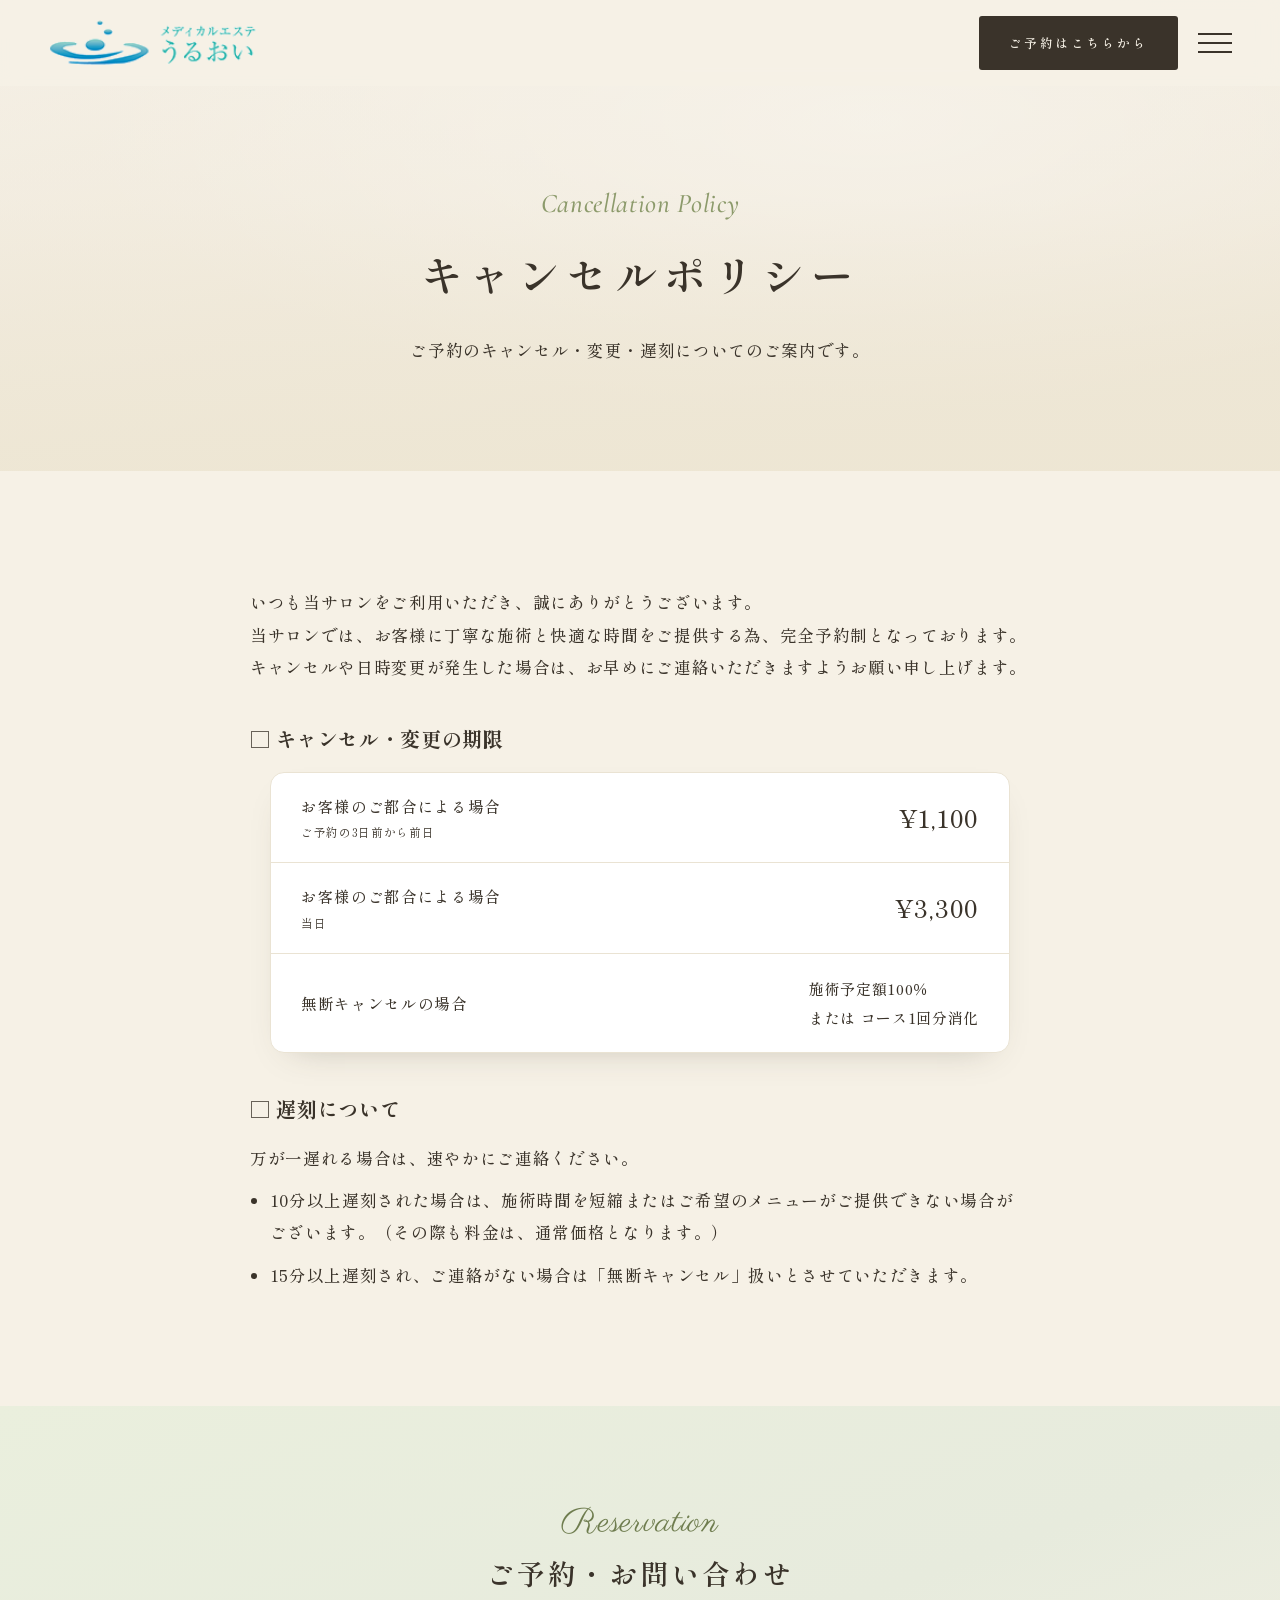
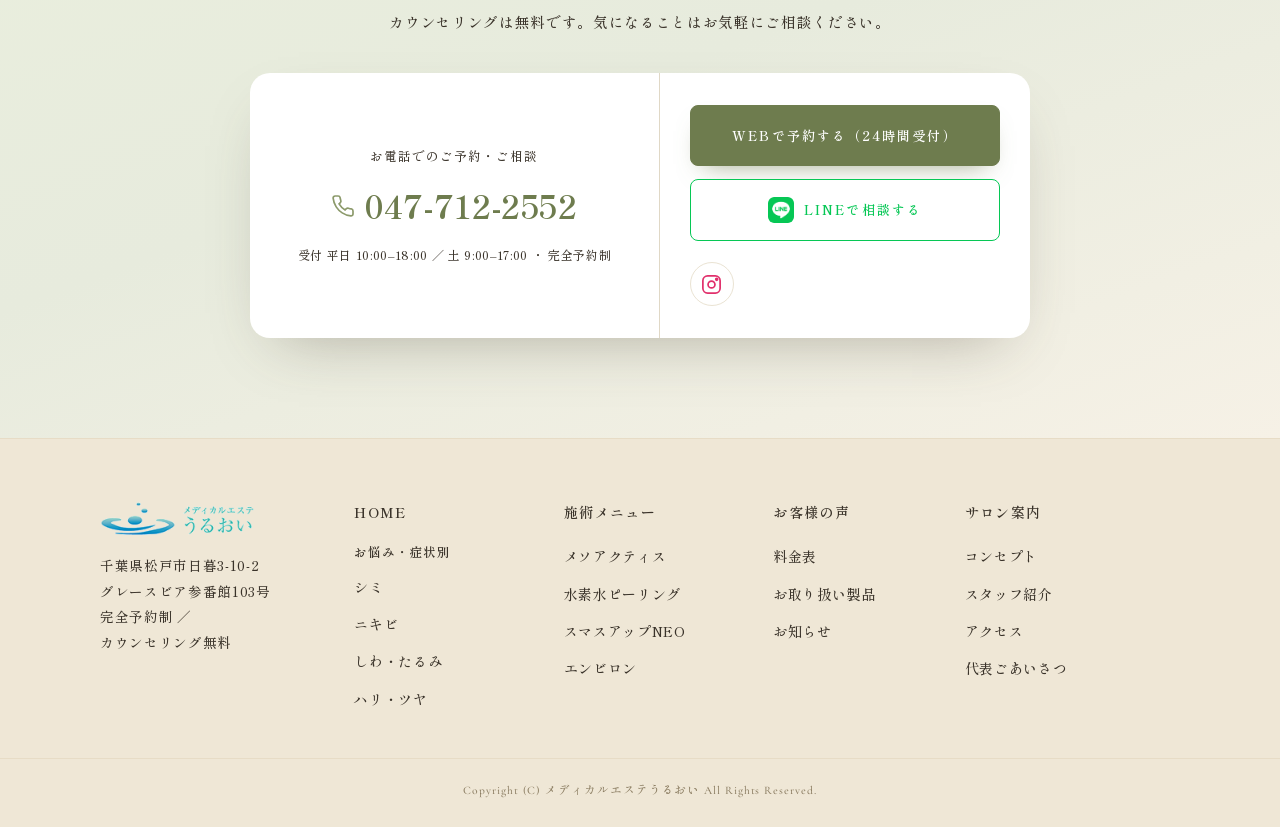
==== cancel-policy.html @ b0af16f6 "全ページにmeta description・OGP（SNSシェア用）を追加 - 各ページ固有のmeta descriptionを設定（SEO） - og:type/site_name/title/de" ====
<!doctype html>
<html lang="ja">
  <head>
    <meta charset="UTF-8" />
    <meta name="viewport" content="width=device-width, initial-scale=1.0" />
    <title>キャンセルポリシー｜メディカルエステ うるおい</title>
    <meta name="description" content="メディカルエステうるおいのキャンセルポリシー。ご予約のキャンセル・変更・遅刻についてのご案内です。完全予約制となっております。" />
    <meta property="og:type" content="website" />
    <meta property="og:site_name" content="メディカルエステうるおい" />
    <meta property="og:title" content="キャンセルポリシー｜メディカルエステ うるおい" />
    <meta property="og:description" content="メディカルエステうるおいのキャンセルポリシー。ご予約のキャンセル・変更・遅刻についてのご案内です。完全予約制となっております。" />
    <meta property="og:image" content="https://medical-este-uruoi.com/img/top.jpg" />
    <meta name="twitter:card" content="summary_large_image" />
    <link rel="icon" type="image/png" href="img/cropped-favicon.png?v=122" />
    <link rel="preconnect" href="https://fonts.googleapis.com" />
    <link rel="preconnect" href="https://fonts.gstatic.com" crossorigin />
    <link
      href="https://fonts.googleapis.com/css2?family=Cormorant+Garamond:ital,wght@0,400;0,500;0,600;1,400;1,500;1,600&family=Shippori+Mincho:wght@400;500;600;700&family=Noto+Serif+JP:wght@300;400;500;600&family=Noto+Sans+JP:wght@300;400;500&family=Zen+Kaku+Gothic+New:wght@300;400;500;700&family=Parisienne&display=swap"
      rel="stylesheet"
    />
    <script>
      document.documentElement.className += " js";
    </script>
    <link rel="stylesheet" href="css/main.css?v=122" />
    <link rel="stylesheet" href="css/sub.css?v=122" />
  </head>
  <body>
    <header class="site-header">
      <a class="brand" href="index.html"
        ><img
          class="logo-img"
          src="[data-uri]"
          alt="メディカルエステ うるおい"
      /></a>
      <div class="hd-right">
        <a
          class="hd-cta"
          href="https://airrsv.net/medical-uruoi/calendar"
          target="_blank"
          rel="noopener"
          ><span class="hd-cta-tx">ご予約はこちらから</span
          ><span class="hd-cta-ar"
            ><svg
              viewBox="0 0 24 24"
              fill="none"
              stroke="currentColor"
              stroke-width="1.7"
              stroke-linecap="round"
              stroke-linejoin="round"
            >
              <rect x="3" y="4.5" width="18" height="16" rx="2.5" />
              <path d="M3 9.5h18M8 2.5v4M16 2.5v4" /></svg></span></a
        ><button class="burger" id="menuBtn" aria-label="メニュー">
          <span class="circle"><i></i><i></i><i></i></span
          ><span class="lbl">MENU</span>
        </button>
      </div>
    </header>
    <nav class="nav-overlay" id="navOverlay">
      <button class="close" id="navClose" aria-label="閉じる">
        <svg
          class="x-ico"
          width="34"
          height="34"
          viewBox="0 0 34 34"
          fill="none"
          stroke="currentColor"
          stroke-width="2"
          stroke-linecap="round"
        >
          <path d="M3 3 31 31M31 3 3 31" />
        </svg>
      </button>
      <div class="nav-grid">
        <div class="nav-side">
          <a href="index.html"
            ><img
              class="nav-logo"
              src="[data-uri]"
              alt="メディカルエステ うるおい"
          /></a>
          <p class="nav-concept">
            皮膚科専門医監修の<br />メディカルエステサロン
          </p>
          <p class="nav-tel-l">ご予約・お問い合わせ</p>
          <a class="nav-tel" href="tel:0477122552">047-712-2552</a>
          <p class="nav-hours">
            平日 10:00–18:00 ／ 土 9:00–17:00 ・ 完全予約制
          </p>
          <p class="nav-addr">
            千葉県松戸市日暮3-10-2<br />グレースビア参番館103号
          </p>
          <div class="nav-sns">
            <a href="#" aria-label="Instagram"
              ><svg
                width="16"
                height="16"
                viewBox="0 0 24 24"
                fill="none"
                stroke="currentColor"
                stroke-width="1.8"
              >
                <rect x="3" y="3" width="18" height="18" rx="5" />
                <circle cx="12" cy="12" r="3.6" />
                <circle cx="17.4" cy="6.6" r="1" fill="currentColor" /></svg
            ></a>
          </div>
        </div>
        <ul class="nav-list">
          <li>
            <a href="index.html"
              ><span class="jp">ホーム</span><span class="en">Home</span></a
            >
          </li>
          <li class="nav-cat">お悩み・施術</li>
          <li>
            <a href="treatment-shimi.html"
              ><span class="jp">シミ・くすみ・肝斑</span
              ><span class="en">Mesoactis</span></a
            >
          </li>
          <li>
            <a href="treatment-nikibi.html"
              ><span class="jp">ニキビ</span
              ><span class="en">Hydrogen Peeling</span></a
            >
          </li>
          <li>
            <a href="treatment-shiwa.html"
              ><span class="jp">しわ・たるみ</span
              ><span class="en">SMAS-up NEO</span></a
            >
          </li>
          <li>
            <a href="treatment-hari.html"
              ><span class="jp">ハリ・ツヤ</span
              ><span class="en">Environ</span></a
            >
          </li>
          <li>
            <a href="index.html#topic"
              ><span class="jp">肌画像診断</span
              ><span class="en">Neo Voir Mini</span></a
            >
          </li>
          <li class="nav-cat">料金・製品</li>
          <li>
            <a href="price.html"
              ><span class="jp">料金表</span><span class="en">Price</span></a
            >
          </li>
          <li>
            <a href="cosmetics.html"
              ><span class="jp">お取り扱い製品</span
              ><span class="en">Products</span></a
            >
          </li>
          <li class="nav-cat">サロン案内</li>
          <li>
            <a href="voice.html"
              ><span class="jp">お客様の声</span
              ><span class="en">Voice</span></a
            >
          </li>
          <li>
            <a href="news.html"
              ><span class="jp">お知らせ</span><span class="en">News</span></a
            >
          </li>
          <li>
            <a href="index.html#greet"
              ><span class="jp">代表ごあいさつ</span
              ><span class="en">Greeting</span></a
            >
          </li>
          <li>
            <a href="index.html#access"
              ><span class="jp">アクセス・営業時間</span><span class="en">Access</span></a
            >
          </li>
          <li>
            <a href="cancel-policy.html"
              ><span class="jp">キャンセルポリシー</span
              ><span class="en">Cancellation</span></a
            >
          </li>
        </ul>
      </div>
    </nav>
    <section class="page-hero">
      <div class="hero-art">
        <svg class="artsvg" viewBox="0 0 1280 480" preserveAspectRatio="xMidYMid slice" xmlns="http://www.w3.org/2000/svg">
          <defs>
            <linearGradient id="hgX" x1="0" y1="0" x2="0.5" y2="1">
              <stop offset="0" stop-color="#F4EFE4" />
              <stop offset="1" stop-color="#E8DEC8" />
            </linearGradient>
            <radialGradient id="hhX" cx="68%" cy="26%" r="62%">
              <stop offset="0" stop-color="#ffffff" stop-opacity=".5" />
              <stop offset="100%" stop-color="#ffffff" stop-opacity="0" />
            </radialGradient>
          </defs>
          <rect width="1280" height="480" fill="url(#hgX)" />
          <rect width="1280" height="480" fill="url(#hhX)" />
        </svg>
      </div>
      <div class="hero-veil"></div>
      <div class="wrap hero-content reveal">
        <span class="script">Cancellation Policy</span>
        <h1>キャンセルポリシー</h1>
        <p class="lead">ご予約のキャンセル・変更・遅刻についてのご案内です。</p>
      </div>
    </section>
    <section class="section cream">
      <div class="wrap narrow">
        <div class="reveal" style="max-width:780px;margin:0 auto;color:var(--ink-soft);line-height:1.95;">
          <p>いつも当サロンをご利用いただき、誠にありがとうございます。</p>
          <p>当サロンでは、お客様に丁寧な施術と快適な時間をご提供する為、完全予約制となっております。キャンセルや日時変更が発生した場合は、お早めにご連絡いただきますようお願い申し上げます。</p>

          <h3 style="margin-top:36px;margin-bottom:14px;color:var(--ink);font-size:20px;">□ キャンセル・変更の期限</h3>
          <div class="menu-table">
            <div class="mrow">
              <span class="mn">お客様のご都合による場合<small style="display:block;color:var(--ink-soft);">ご予約の3日前から前日</small></span
              ><span class="mp">¥1,100</span>
            </div>
            <div class="mrow">
              <span class="mn">お客様のご都合による場合<small style="display:block;color:var(--ink-soft);">当日</small></span
              ><span class="mp">¥3,300</span>
            </div>
            <div class="mrow">
              <span class="mn">無断キャンセルの場合</span
              ><span class="mp" style="font-size:15px;">施術予定額100％<br />または コース1回分消化</span>
            </div>
          </div>

          <h3 style="margin-top:36px;margin-bottom:14px;color:var(--ink);font-size:20px;">□ 遅刻について</h3>
          <p>万が一遅れる場合は、速やかにご連絡ください。</p>
          <ul style="margin-top:10px;padding-left:1.2em;list-style:disc;">
            <li style="margin-bottom:10px;">10分以上遅刻された場合は、施術時間を短縮またはご希望のメニューがご提供できない場合がございます。（その際も料金は、通常価格となります。）</li>
            <li>15分以上遅刻され、ご連絡がない場合は「無断キャンセル」扱いとさせていただきます。</li>
          </ul>
        </div>
      </div>
    </section>
    <section class="reserve" id="cta">
      <div class="wrap reveal">
        <span class="rs-script">Reservation</span>
        <h2>ご予約・お問い合わせ</h2>
        <p class="rs-lead">
          カウンセリングは無料です。<br class="rs-br" />気になることはお気軽にご相談ください。
        </p>
        <div class="rs-card">
          <div class="rs-tel">
            <span class="rs-lbl">お電話でのご予約・ご相談</span>
            <a class="rs-num" href="tel:0477122552"
              ><svg
                width="24"
                height="24"
                viewBox="0 0 24 24"
                fill="none"
                stroke="currentColor"
                stroke-width="1.7"
              >
                <path
                  d="M22 16.92v3a2 2 0 0 1-2.18 2 19.79 19.79 0 0 1-8.63-3.07 19.5 19.5 0 0 1-6-6 19.79 19.79 0 0 1-3.07-8.67A2 2 0 0 1 4.11 2h3a2 2 0 0 1 2 1.72c.13.96.36 1.9.7 2.81a2 2 0 0 1-.45 2.11L8.09 9.91a16 16 0 0 0 6 6l1.27-1.27a2 2 0 0 1 2.11-.45c.91.34 1.85.57 2.81.7A2 2 0 0 1 22 16.92Z"
                /></svg
              >047-712-2552</a
            >
            <span class="rs-hours"
              >受付 平日 10:00–18:00 ／ 土 9:00–17:00 ・ 完全予約制</span
            >
          </div>
          <div class="rs-sep"></div>
          <div class="rs-act">
            <a class="btn btn-cta" href="#">WEBで予約する（24時間受付）</a>
            <a class="btn btn-line-app" href="#"
              ><img
                class="line-ico"
                src="img/LINE_Brand_icon.png"
                alt=""
              />LINEで相談する</a
            >
            <div class="rs-sns">
              <a href="#" aria-label="Instagram"
                ><svg
                  width="16"
                  height="16"
                  viewBox="0 0 24 24"
                  fill="none"
                  stroke="currentColor"
                  stroke-width="1.8"
                >
                  <rect x="3" y="3" width="18" height="18" rx="5" />
                  <circle cx="12" cy="12" r="3.6" />
                  <circle cx="17.4" cy="6.6" r="1" fill="currentColor" /></svg
              ></a>
            </div>
          </div>
        </div>
      </div>
    </section>
    <footer class="site-footer">
      <div class="wrap foot-grid">
        <div class="foot-brand">
          <a href="index.html"
            ><img
              class="logo-img foot-logo"
              src="[data-uri]"
              alt="メディカルエステ うるおい"
          /></a>
          <address>
            千葉県松戸市日暮3-10-2<br />グレースビア参番館103号<br />完全予約制
            ／ <span style="white-space: nowrap">カウンセリング無料</span>
          </address>
        </div>
        <div class="foot-col">
          <h5><a href="index.html">HOME</a></h5>
          <p class="foot-sub">お悩み・症状別</p>
          <a href="treatment-shimi.html">シミ</a>
          <a href="treatment-nikibi.html">ニキビ</a>
          <a href="treatment-shiwa.html">しわ・たるみ</a>
          <a href="treatment-hari.html">ハリ・ツヤ</a>
        </div>
        <div class="foot-col">
          <h5>施術メニュー</h5>
          <a href="treatment-shimi.html">メソアクティス</a>
          <a href="treatment-nikibi.html">水素水ピーリング</a>
          <a href="treatment-shiwa.html">スマスアップNEO</a>
          <a href="treatment-hari.html">エンビロン</a>
        </div>
        <div class="foot-col">
          <h5><a href="voice.html">お客様の声</a></h5>
          <a href="price.html">料金表</a>
          <a href="cosmetics.html">お取り扱い製品</a>
          <a href="news.html">お知らせ</a>
        </div>
        <div class="foot-col">
          <h5>サロン案内</h5>
          <a href="index.html#concept">コンセプト</a>
          <a href="index.html#staff">スタッフ紹介</a>
          <a href="index.html#access">アクセス</a>
          <a href="index.html#greet">代表ごあいさつ</a>
        </div>
      </div>
      <p class="foot-bottom">
        Copyright (C) メディカルエステうるおい All Rights Reserved.
      </p>
    </footer>
    <script src="js/app.js?v=122"></script>
  </body>
</html>
---- css/main.css ----
/* ===== 共通デザイントークン（ヘッダー/フッターはここで一元管理）=====
   ※top.css/sub.cssと衝突しない名前のみ定義（--line等は各ファイル側） */
:root {
  --ink: #3a332a;
  --ink-2: #4a4236;
  --ink-soft: #3a332a;
  --green: #8c9a6b;
  --green-dk: #6e7c4e;
  --beige: #efe7d6;
  --beige-dk: #e7dcc6;
  --taupe: #8c7e63;
  --teal: #48b399;
  --white: #ffffff;
  --serif-en: "Cormorant Garamond", "Shippori Mincho", serif;
  --serif-jp: "Shippori Mincho", "Noto Serif JP", serif;
  --sans-jp: "Shippori Mincho", "Hiragino Mincho ProN", serif;
  --script: "Parisienne", cursive;
}

/* =========================================================
   メディカルエステ うるおい — 全ページ共通ベース（リセット/ノーマライズ）
   ※デザイントークン(:root)は配色系統が top と下層で異なり衝突するため
     top.css / sub.css 側にそれぞれ保持する。
   読み込み順: main.css → (top.css|sub.css) → {ページ名}.css
   ========================================================= */
* {
  box-sizing: border-box;
  margin: 0;
  padding: 0;
}
html {
  scroll-behavior: smooth;
}
img {
  max-width: 100%;
  display: block;
}
a {
  color: inherit;
  text-decoration: none;
}
p {
  font-weight: 500;
}

/* ===== ヘッダー右側：予約CTA＋ハンバーガー（全ページ共通）===== */
.hd-right {
  display: flex;
  align-items: center;
  gap: clamp(12px, 2vw, 20px);
}
.hd-cta {
  display: inline-flex;
  align-items: center;
  font-family: "Shippori Mincho", serif;
  font-weight: 600;
  font-size: 12.5px;
  letter-spacing: 0.2em;
  color: #f6f1e6;
  background: #3a332a;
  padding: 15px 30px;
  border-radius: 3px;
  border: none;
  transition: 0.45s cubic-bezier(0.2, 0.7, 0.2, 1);
  white-space: nowrap;
}
.hd-cta .hd-cta-tx {
  display: inline-flex;
  align-items: center;
}
.hd-cta .hd-cta-ar {
  display: none;
}
.hd-cta:hover {
  transform: translateY(-1px);
}
@media (max-width: 920px) {
  .hd-cta {
    font-size: 11px;
    letter-spacing: 0.08em;
    padding: 10px 17px;
  }
}
@media (max-width: 600px) {
  .hd-right {
    gap: 8px;
  }
  .hd-cta {
    font-size: 10px;
    letter-spacing: 0.06em;
    padding: 9px 14px;
  }
}
@media (max-width: 400px) {
  .hd-cta {
    display: none;
  }
}

/* ===== LINEで相談するボタンの公式アイコン ===== */
.btn-line-app .line-ico {
  width: 26px;
  height: 26px;
  border-radius: 6px;
  flex: none;
}

/* ===== SNS：各ブランドカラー（Facebook / Instagram）===== */
.rs-sns a[aria-label="Facebook"],
.nav-side .nav-sns a[aria-label="Facebook"],
.nav-overlay .nav-sns a[aria-label="Facebook"] {
  color: #1877f2;
}
.rs-sns a[aria-label="Instagram"],
.nav-side .nav-sns a[aria-label="Instagram"],
.nav-overlay .nav-sns a[aria-label="Instagram"] {
  color: #e1306c;
}
.rs-sns a[aria-label="Facebook"]:hover,
.nav-side .nav-sns a[aria-label="Facebook"]:hover,
.nav-overlay .nav-sns a[aria-label="Facebook"]:hover {
  background: #1877f2;
  border-color: #1877f2;
  color: #fff;
}
.rs-sns a[aria-label="Instagram"]:hover,
.nav-side .nav-sns a[aria-label="Instagram"]:hover,
.nav-overlay .nav-sns a[aria-label="Instagram"]:hover {
  background: linear-gradient(
    45deg,
    #feda75 0%,
    #fa7e1e 25%,
    #d62976 50%,
    #962fbf 75%,
    #4f5bd5 100%
  );
  border-color: transparent;
  color: #fff;
}

/* =========================================================
   ヘッダー / ハンバーガーメニュー / フッター（全ページ共通・一元管理）
   ここを編集すれば top・下層 両方に反映されます。
   ========================================================= */
.site-header {
  position: fixed;
  top: 0;
  left: 0;
  right: 0;
  z-index: 60;
  height: 86px;
  display: flex;
  align-items: center;
  justify-content: space-between;
  padding: 0 clamp(14px, 4vw, 48px);
  background: rgba(246, 241, 230, 0.92);
  -webkit-backdrop-filter: blur(10px);
  backdrop-filter: blur(10px);
  border-bottom: none;
}
.brand {
  display: flex;
  align-items: center;
  gap: 12px;
}
.brand .nm {
  font-family: var(--serif-jp);
  font-weight: 600;
  font-size: 21px;
  letter-spacing: 0.16em;
  color: var(--teal);
  line-height: 1;
}
.burger {
  display: flex;
  flex-direction: column;
  align-items: center;
  gap: 4px;
  background: none;
  border: none;
  cursor: pointer;
  padding: 0;
}
.burger .circle {
  display: flex;
  flex-direction: column;
  justify-content: center;
  align-items: center;
  gap: 7px;
  transition: 0.3s;
}
.burger .circle i {
  display: block;
  width: 34px;
  height: 2px;
  background: var(--ink);
  transition: 0.3s;
}
.burger .lbl {
  display: none;
}
.burger:hover .circle i {
  background: var(--green-dk);
}
.nav-overlay .close {
  position: absolute;
  top: 26px;
  right: 40px;
  font-size: 34px;
  line-height: 1;
  color: var(--ink);
  background: none;
  border: none;
  cursor: pointer;
  z-index: 6;
}
.nav-overlay {
  position: fixed;
  inset: 0;
  overflow-y: auto;
  z-index: 200;
  background: linear-gradient(155deg, #f7f2e8 0%, #efe7d6 70%, #e7dfcb 100%);
  -webkit-backdrop-filter: blur(6px);
  backdrop-filter: blur(6px);
  opacity: 0;
  visibility: hidden;
  transition: 0.5s cubic-bezier(0.4, 0, 0.2, 1);
}
.nav-overlay.open {
  opacity: 1;
  visibility: visible;
}
.nav-grid {
  max-width: 1080px;
  margin: 0 auto;
  min-height: 100%;
  display: grid;
  grid-template-columns: 0.78fr 1.22fr;
  align-items: center;
  gap: 48px;
  padding: 44px clamp(24px, 5vw, 56px);
  position: relative;
}
.nav-side {
  position: relative;
  align-self: center;
}
.nav-side .nav-logo {
  height: 50px;
  width: auto;
  margin-bottom: 20px;
}
.nav-side .nav-concept {
  font-family: var(--serif-jp);
  font-weight: 500;
  font-size: 14px;
  color: var(--ink);
  line-height: 1.95;
  letter-spacing: 0.06em;
  margin-bottom: 26px;
}
.nav-side .nav-addr {
  font-size: 11.5px;
  color: var(--ink-soft);
  line-height: 1.7;
  margin-top: 10px;
}
.nav-side .nav-tel-l {
  font-size: 12px;
  letter-spacing: 0.12em;
  color: var(--ink-soft);
  margin-bottom: 4px;
}
.nav-side .nav-tel {
  font-family: var(--sans-jp);
  font-weight: 700;
  font-size: 27px;
  color: var(--green-dk);
  letter-spacing: 0.02em;
  display: block;
}
.nav-side .nav-hours {
  font-size: 11.5px;
  color: var(--ink-soft);
  margin-top: 4px;
}
.nav-side .nav-sns {
  display: flex;
  gap: 12px;
  margin-top: 24px;
}
.nav-side .nav-sns a {
  width: 46px;
  height: 46px;
  border-radius: 50%;
  border: 1px solid #eae3d3;
  display: flex;
  align-items: center;
  justify-content: center;
  color: var(--ink-soft);
  transition: 0.3s;
}
.nav-side .nav-sns a svg {
  width: 24px;
  height: 24px;
}
.nav-side .nav-sns a:hover {
  background: var(--green);
  border-color: var(--green);
  color: #fff;
}
.nav-side .branch {
  position: absolute;
  right: -30px;
  bottom: -70px;
  width: 200px;
  opacity: 0.45;
  pointer-events: none;
}
.nav-list {
  list-style: none;
}
.nav-list li {
  border-bottom: 1px solid rgba(168, 149, 123, 0.28);
  opacity: 0;
  transform: translateY(14px);
  transition: 0.55s cubic-bezier(0.2, 0.7, 0.2, 1);
}
.nav-overlay.open .nav-list li {
  opacity: 1;
  transform: none;
}
.nav-overlay.open .nav-list li:nth-child(1) {
  transition-delay: 0.1s;
}
.nav-overlay.open .nav-list li:nth-child(2) {
  transition-delay: 0.16s;
}
.nav-overlay.open .nav-list li:nth-child(3) {
  transition-delay: 0.22s;
}
.nav-overlay.open .nav-list li:nth-child(4) {
  transition-delay: 0.28s;
}
.nav-overlay.open .nav-list li:nth-child(5) {
  transition-delay: 0.34s;
}
.nav-overlay.open .nav-list li:nth-child(6) {
  transition-delay: 0.4s;
}
.nav-overlay.open .nav-list li:nth-child(7) {
  transition-delay: 0.46s;
}
.nav-overlay.open .nav-list li:nth-child(8) {
  transition-delay: 0.52s;
}
.nav-list a {
  display: flex;
  align-items: baseline;
  gap: 20px;
  padding: 11px 8px;
  transition: 0.3s;
}
.nav-list a .n {
  font-family: var(--serif-en);
  font-style: italic;
  font-size: 14px;
  color: var(--green);
  min-width: 24px;
}
.nav-list a .jp {
  font-family: var(--serif-jp);
  font-weight: 600;
  font-size: 16px;
  color: var(--ink);
  letter-spacing: 0.08em;
  flex: 1;
}
.nav-list a .en {
  font-family: var(--serif-en);
  font-style: italic;
  font-size: 13px;
  color: var(--taupe);
  letter-spacing: 0.04em;
}
.nav-list a:hover {
  padding-left: 18px;
}
.nav-list a:hover .jp,
.nav-list a:hover .n {
  color: var(--green-dk);
}
@media (max-width: 820px) {
  .nav-grid {
    grid-template-columns: 1fr;
    align-content: start;
    gap: 22px;
    padding: 96px 28px 40px;
    overflow-y: auto;
  }
  .nav-side {
    order: 2;
    text-align: center;
  }
  .nav-side .branch {
    display: none;
  }
  .nav-side .nav-sns {
    justify-content: center;
  }
  .nav-list a {
    flex-direction: column;
    align-items: center;
    gap: 3px;
    padding: 15px 4px;
  }
  .nav-list a .en {
    order: -1;
    font-size: 11px;
    color: var(--green);
  }
  .nav-list a .jp {
    flex: none;
    font-size: 16px;
  }
  .nav-list a:hover {
    padding-left: 4px;
  }
}
.site-footer {
  background: var(--beige);
  padding: 60px 0 26px;
  border-top: 1px solid var(--beige-dk);
}
.foot-grid {
  display: grid;
  grid-template-columns: 1.25fr 1fr 1fr 0.9fr 1.2fr;
  gap: 30px;
}
.foot-brand .nm {
  font-family: var(--serif-jp);
  font-weight: 600;
  font-size: 20px;
  color: var(--teal);
  letter-spacing: 0.14em;
}
.foot-brand address {
  font-style: normal;
  font-family: var(--sans-jp);
  font-size: 13.5px;
  line-height: 1.9;
  color: var(--ink);
  margin-top: 14px;
}
.foot-col h5 {
  font-family: var(--sans-jp);
  font-weight: 600;
  font-size: 14px;
  letter-spacing: 0.1em;
  color: var(--ink);
  margin-bottom: 12px;
}
.foot-col h5 a {
  color: inherit;
  display: inline;
  padding: 0;
}
.foot-col h5 a:hover {
  color: var(--green-dk);
}
.foot-sub {
  font-family: var(--sans-jp);
  font-weight: 600;
  font-size: 12.5px;
  letter-spacing: 0.06em;
  color: var(--ink);
  margin: 14px 0 4px;
}
.foot-col a {
  display: block;
  font-size: 14px;
  color: var(--ink);
  padding: 5px 0;
  transition: 0.25s;
}
.foot-col a:hover {
  color: var(--green-dk);
}
.foot-bottom {
  text-align: center;
  margin-top: 40px;
  padding-top: 20px;
  border-top: 1px solid var(--beige-dk);
  font-family: var(--serif-en);
  font-size: 11.5px;
  letter-spacing: 0.08em;
  color: var(--taupe);
}
@media (max-width: 860px) {
  .foot-grid {
    grid-template-columns: 1fr 1fr;
    gap: 30px;
  }
}
@media (max-width: 560px) {
  .foot-grid {
    grid-template-columns: 1fr;
  }
}
.logo-img {
  height: 54px;
  width: auto;
  display: block;
}
.foot-logo {
  height: 40px;
  margin-bottom: 12px;
}
@media (max-width: 560px) {
  .logo-img {
    height: 40px;
  }
}
/* メニュー11項目化に伴うスタッガー（9〜11） */
.nav-overlay.open .nav-list li:nth-child(9) {
  transition-delay: 0.58s;
}
.nav-overlay.open .nav-list li:nth-child(10) {
  transition-delay: 0.64s;
}
.nav-overlay.open .nav-list li:nth-child(11) {
  transition-delay: 0.7s;
}
/* メニューのカテゴリ見出し */
.nav-list li.nav-cat {
  border-bottom: none;
  padding: 14px 8px 4px;
  font-family: "Shippori Mincho", serif;
  font-size: 12px;
  font-weight: 600;
  letter-spacing: 0.18em;
  color: #6e7c4e;
  pointer-events: none;
}
.nav-overlay.open .nav-list li:nth-child(12) {
  transition-delay: 0.76s;
}
.nav-overlay.open .nav-list li:nth-child(13) {
  transition-delay: 0.82s;
}
.nav-overlay.open .nav-list li:nth-child(14) {
  transition-delay: 0.88s;
}
/* SP：下層footerをtop(.ft)に合わせる（ブランド全幅中央＋リンク2×2） */
@media (max-width: 768px) {
  .foot-grid {
    grid-template-columns: 1fr 1fr;
    gap: 30px 24px;
  }
  .foot-grid > .foot-col {
    min-width: 0;
  }
  .foot-brand {
    grid-column: 1 / -1;
    text-align: center;
    padding-bottom: 26px;
    border-bottom: 1px solid var(--beige-dk);
  }
  .foot-brand .foot-logo {
    display: inline-block;
    height: 46px;
    margin-bottom: 12px;
  }
}
@media (max-width: 380px) {
  .foot-grid {
    grid-template-columns: 1fr;
    text-align: center;
  }
}

/* --- 追加レスポンシブ（ヘッダー/フッター） --- */
/* ===== SP：ヘッダーをヒーローに被せない（通常フロー）＋ヒーロー比率は縦長め ===== */
@media (max-width: 768px) {
.site-header {
    position: -webkit-sticky;
    position: sticky;
    top: 0;
  }
/* SP：ハンバーガーメニュー（項目が増えたのでスクロール前提でゆとりを持たせる） */
  .nav-grid {
    min-height: 0;
    gap: 22px;
    padding: 84px 24px 40px;
    align-content: start;
  }
/* 連絡先は1行に集約（TEL左・SNS右。ロゴ/コンセプト/営業時間/住所は省略） */
  .nav-side {
    display: flex;
    align-items: center;
    justify-content: center;
    gap: 22px;
  }
.nav-side .nav-logo,
  .nav-side .nav-concept,
  .nav-side .nav-addr,
  .nav-side .nav-hours,
  .nav-side .nav-tel-l {
    display: none;
  }
.nav-side .nav-tel {
    font-size: 20px;
    margin: 0;
  }
.nav-side .nav-sns {
    margin-top: 0;
    gap: 10px;
  }
.nav-side .nav-sns a {
    width: 38px;
    height: 38px;
  }
.nav-side .nav-sns a svg {
    width: 19px;
    height: 19px;
  }
/* メニュー項目は1行（jp左・en右）。読みやすさ優先で余白を確保 */
  .nav-list a {
    flex-direction: row;
    justify-content: space-between;
    align-items: baseline;
    gap: 10px;
    padding: 12px 4px;
  }
.nav-list a .jp {
    order: 0;
    font-size: 15.5px;
  }
.nav-list a .en {
    order: 0;
    font-size: 11px;
  }
.nav-list li.nav-cat {
    padding: 16px 4px 4px;
    font-size: 11px;
  }
}
/* SP：コピーライト10px */
@media (max-width: 768px) {
.foot-bottom { font-size: 10px !important; }
}
/* SP：ハンバーガー3本線・閉じる×を小さく */
@media (max-width: 768px) {
.burger .circle { gap: 5px; }
.burger .circle i { width: 26px; }
.nav-overlay .close { font-size: 26px; }
}
---- css/sub.css ----
html {
  overflow-x: clip;
}
/* =========================================================
   sub.css — 下層ページ共通スタイル（2ページ以上で使用）
   ページ固有スタイルは各 {ページ名}.css に分離。
   ========================================================= */
:root {
  --cream: #f6f1e6; /* 明るいページ背景 */
  --beige: #efe7d6; /* セクション地色（ivory） */
  --beige-dk: #e7dcc6; /* やや濃い帯（greige） */
  --green-bg: #e7ebdd; /* セージ系セクション（blue-soft） */
  --white: #ffffff;
  --ink: #3a332a; /* 主見出し（brown） */
  --ink-2: #4a4236; /* 小見出し */
  --ink-soft: #3a332a; /* 本文（brown-soft） */
  --green: #8c9a6b; /* セージ・アクセント（bronze） */
  --green-dk: #6e7c4e; /* 濃セージ（bronze-deep） */
  --taupe: #8c7e63;
  --teal: #48b399; /* ロゴ文字 */
  --blue: #028dc6; /* ロゴアイコン */
  --line: #e0d8c6; /* 罫線 */
  --line-soft: #eae3d3;
  --shadow: 0 24px 60px -28px rgba(74, 66, 52, 0.4);
  --shadow-sm: 0 14px 34px -22px rgba(74, 66, 52, 0.34);
  --serif-en: "Cormorant Garamond", "Shippori Mincho", serif;
  --serif-jp: "Shippori Mincho", "Noto Serif JP", serif;
  --body-jp: "Shippori Mincho", "Hiragino Mincho ProN", "Noto Serif JP", serif;
  --sans-jp: "Shippori Mincho", "Hiragino Mincho ProN", serif;
  --script: "Parisienne", cursive;
}
body {
  font-family: var(--body-jp);
  color: var(--ink-soft);
  background: var(--cream);
  font-size: 16.5px;
  line-height: 1.95;
  font-weight: 500;
  letter-spacing: 0.04em;
  -webkit-font-smoothing: antialiased;
  overflow-x: clip;
}
.wrap {
  max-width: 1120px;
  margin: 0 auto;
  padding: 0 20px;
}
.narrow {
  max-width: 920px;
}
.sec-head {
  position: relative;
  text-align: center;
  margin-bottom: 64px;
}
.sec-head .mark {
  font-family: "Cormorant Garamond", serif;
  font-weight: 600;
  text-transform: uppercase;
  letter-spacing: 0.12em;
  color: rgba(140, 154, 107, 0.13);
  font-size: clamp(60px, 9vw, 112px);
  line-height: 1;
  white-space: nowrap;
  position: absolute;
  top: 50%;
  left: 50%;
  transform: translate(-50%, -68%);
  pointer-events: none;
  z-index: 0;
}
.sec-head .script {
  position: relative;
  z-index: 1;
  display: block;
  color: #6e7c4e;
  font-size: 30px;
  line-height: 1;
  margin-bottom: 2px;
}
.sec-head .ttl {
  position: relative;
  z-index: 1;
  font-family: "Shippori Mincho", serif;
  font-weight: 600;
  color: #3a332a;
  font-size: 30px;
  letter-spacing: 0.14em;
}
@media (max-width: 920px) {
  .sec-head .ttl {
    font-size: 25px;
  }
}
.page-hero {
  position: relative;
  padding: 178px 0 104px;
  text-align: center;
  background: var(--beige);
  overflow: hidden;
}
.hero-art {
  position: absolute;
  inset: 0;
  z-index: 0;
}
.hero-art .artsvg {
  width: 100%;
  height: 100%;
}
.hero-art .ph {
  position: absolute;
  inset: 0;
  width: 100%;
  height: 100%;
  -o-object-fit: cover;
  object-fit: cover;
  z-index: 1;
}
.hero-veil {
  position: absolute;
  inset: 0;
  z-index: 2;
  background: linear-gradient(
    180deg,
    rgba(245, 240, 230, 0.62) 0%,
    rgba(245, 240, 230, 0.5) 42%,
    rgba(238, 231, 213, 0.9) 100%
  );
}
.hero-content {
  position: relative;
  z-index: 3;
}
.page-hero .mark {
  font-family: var(--serif-en);
  text-transform: uppercase;
  letter-spacing: 0.2em;
  color: #ffffff;
  opacity: 0.5;
  font-size: clamp(46px, 8vw, 92px);
  line-height: 1;
  mix-blend-mode: soft-light;
  position: absolute;
  left: 50%;
  top: 150px;
  transform: translateX(-50%);
  white-space: nowrap;
  pointer-events: none;
}
.page-hero .script {
  position: relative;
  z-index: 1;
  font-family: var(--serif-en);
  font-style: italic;
  font-weight: 500;
  color: var(--green);
  font-size: 27px;
  display: block;
  margin-bottom: 2px;
}
.page-hero h1 {
  position: relative;
  z-index: 1;
  font-family: var(--serif-jp);
  font-weight: 600;
  color: var(--ink);
  font-size: clamp(21px, 4.4vw, 42px);
  letter-spacing: 0.16em;
  margin-bottom: 18px;
}
.page-hero .lead {
  position: relative;
  z-index: 1;
  font-size: 16.5px;
  color: var(--ink-soft);
  max-width: 640px;
  margin: 0 auto;
  line-height: 2.1;
}
.section {
  padding: clamp(92px, 9vw, 126px) 0;
}
.tsub + .tsub {
  margin-top: 66px;
}
.tsub .sub-head {
  margin-bottom: 26px;
}
.section.beige {
  background: #ece2cd;
}
.section.cream {
  background: var(--cream);
}
.media {
  position: relative;
  overflow: hidden;
  border-radius: 14px;
  background:
    radial-gradient(
      130% 120% at 72% 18%,
      rgba(255, 255, 255, 0.55),
      transparent 60%
    ),
    linear-gradient(135deg, #ece4d2 0%, #ddd0b7 55%, #d3c4a6 100%);
  box-shadow: var(--shadow-sm);
}
.media::before {
  content: "";
  position: absolute;
  inset: 0;
  background-image: url("data:image/svg+xml,%3Csvg xmlns='http://www.w3.org/2000/svg' width='180' height='180' viewBox='0 0 180 180'%3E%3Cg fill='none' stroke='%23ffffff' stroke-width='1.4' opacity='.5'%3E%3Cpath d='M90 150 C90 110 90 70 90 40'/%3E%3Cpath d='M90 120 C70 116 56 104 50 86'/%3E%3Cpath d='M90 120 C110 116 124 104 130 86'/%3E%3Cpath d='M90 92 C74 90 62 80 57 66'/%3E%3Cpath d='M90 92 C106 90 118 80 123 66'/%3E%3Cpath d='M90 66 C78 65 69 58 65 48'/%3E%3Cpath d='M90 66 C102 65 111 58 115 48'/%3E%3C/g%3E%3C/svg%3E");
  background-repeat: no-repeat;
  background-position: center;
  opacity: 0.38;
}
.media.tall {
  aspect-ratio: 3/4;
}
.media.art {
  background: #e7dcc4;
}
.media.art::before {
  display: none;
}
.media .artsvg {
  position: absolute;
  inset: 0;
  width: 100%;
  height: 100%;
}
.media .ph {
  position: absolute;
  inset: 0;
  width: 100%;
  height: 100%;
  -o-object-fit: cover;
  object-fit: cover;
  z-index: 2;
}
.btn {
  display: inline-flex;
  align-items: center;
  justify-content: center;
  gap: 10px;
  font-family: var(--sans-jp);
  font-size: 13px;
  letter-spacing: 0.16em;
  font-weight: 600;
  padding: 17px 38px;
  border-radius: 8px;
  transition: 0.35s;
  cursor: pointer;
}
.btn-solid {
  background: #fff;
  color: var(--ink);
  border: 1px solid #c3b79c;
  box-shadow: var(--shadow-sm);
}
.btn-solid:hover {
  background: var(--beige);
  transform: translateY(-2px);
  box-shadow: var(--shadow);
}
.split {
  display: grid;
  grid-template-columns: 1fr 1fr;
  gap: clamp(36px, 5vw, 68px);
  align-items: start;
}
/* 施術内容の横長写真：4:3で上揃え（余白を軽減しバランス改善）*/
.split .media.wide {
  aspect-ratio: 4 / 3;
}
.split .txt .eyebrow {
  font-family: var(--serif-en);
  font-style: italic;
  color: var(--green);
  font-size: 20px;
  margin-bottom: 8px;
}
.split .txt h3 {
  font-family: var(--serif-jp);
  font-weight: 600;
  color: var(--ink);
  font-size: clamp(20px, 3.2vw, 30px);
  letter-spacing: 0.12em;
  line-height: 1.6;
  margin-bottom: 20px;
}
.split .txt p {
  font-size: 16px;
  line-height: 2.2;
}
.price-note {
  font-family: var(--sans-jp);
  font-size: 12px;
  color: var(--ink-soft);
  line-height: 2;
  margin-top: 6px;
}
.voice-card .stars {
  color: #c8a24b;
  letter-spacing: 3px;
  font-size: 15px;
  margin-bottom: 14px;
}
/* お客様の声カード（施術ページでも使用） */
.voice-grid {
  display: grid;
  grid-template-columns: repeat(2, 1fr);
  gap: 26px;
}
.voice-card {
  background: var(--white);
  border: 1px solid var(--line-soft);
  border-radius: 14px;
  padding: 34px 36px;
  box-shadow: var(--shadow-sm);
  position: relative;
}
.voice-card .quote {
  font-family: var(--serif-en);
  font-style: italic;
  font-size: 56px;
  color: var(--green);
  opacity: 0.25;
  line-height: 0.6;
  position: absolute;
  top: 24px;
  right: 30px;
}
.voice-card p {
  font-size: 15px;
  line-height: 2.05;
}
.voice-card .meta {
  margin-top: 20px;
  padding-top: 16px;
  border-top: 1px solid var(--line-soft);
  font-family: var(--sans-jp);
  font-size: 12px;
  color: var(--ink-soft);
  display: flex;
  justify-content: space-between;
}
.voice-card .meta .tx {
  color: var(--green-dk);
}
.voice-single {
  max-width: 680px;
  margin: 0 auto 34px;
}

/* 原因などの一覧を背景パネル＋2列リストで見やすく */
.cause-box {
  max-width: 760px;
  margin: 28px auto 0;
  background: var(--white);
  border: 1px solid var(--line-soft);
  border-radius: 14px;
  box-shadow: var(--shadow-sm);
  padding: 30px 34px;
}
.cause-h {
  font-family: var(--serif-jp);
  font-weight: 600;
  color: var(--ink);
  font-size: 16px;
  letter-spacing: 0.06em;
  margin-bottom: 18px;
  padding-left: 14px;
  border-left: 3px solid var(--green);
}
.cause-list {
  list-style: none;
  display: grid;
  grid-template-columns: 1fr 1fr;
  gap: 12px 32px;
  padding: 0;
  margin: 0;
}
.cause-list li {
  position: relative;
  padding-left: 22px;
  font-family: var(--sans-jp);
  font-size: 15px;
  color: var(--ink);
  line-height: 1.7;
}
.cause-list li::before {
  content: "▸";
  position: absolute;
  left: 0;
  top: 0;
  color: var(--green);
}
.cause-note {
  font-family: var(--sans-jp);
  font-size: 13px;
  color: var(--ink-soft);
  margin: 18px 0 0;
}
/* クレジットカードブランド（ロゴ画像が入るまでの暫定バッジ表示） */
.card-brands {
  list-style: none;
  display: flex;
  flex-wrap: wrap;
  justify-content: center;
  align-items: center;
  gap: 12px 14px;
  padding: 0;
  margin: 0;
}
.card-brands li {
  font-family: "Cormorant Garamond", var(--sans-jp), sans-serif;
  font-size: 14px;
  font-weight: 700;
  letter-spacing: 0.06em;
  color: var(--ink);
  background: #fff;
  border: 1px solid var(--line-soft);
  border-radius: 6px;
  padding: 10px 16px;
  min-width: 70px;
  text-align: center;
}
@media (max-width: 560px) {
  .cause-box {
    padding: 24px 22px;
  }
  .cause-list {
    grid-template-columns: 1fr;
    gap: 10px;
  }
}
@media (max-width: 760px) {
  .voice-grid {
    grid-template-columns: 1fr;
  }
}
.cta-banner {
  text-align: center;
  padding: 70px 24px;
}
.cta-banner p {
  font-family: var(--serif-jp);
  font-size: clamp(20px, 3vw, 26px);
  color: var(--ink);
  letter-spacing: 0.1em;
  margin-bottom: 28px;
  line-height: 1.7;
}
.reserve {
  position: relative;
  overflow: hidden;
  padding: 100px 0;
  text-align: center;
  background: linear-gradient(
    160deg,
    #eaefdd 0%,
    var(--green-bg) 46%,
    var(--cream) 100%
  );
}
.reserve .rs-script {
  font-family: "Parisienne", cursive;
  font-size: 34px;
  color: var(--green-dk);
  line-height: 1;
  display: block;
}
.reserve h2 {
  position: relative;
  z-index: 1;
  font-family: var(--serif-jp);
  font-weight: 600;
  color: var(--ink);
  font-size: clamp(23px, 3.2vw, 28px);
  letter-spacing: 0.1em;
  margin: 6px 0 8px;
}
.reserve .rs-lead {
  font-size: 14.5px;
  color: var(--ink-soft);
  margin-bottom: 36px;
}
/* リード文：狭幅で折り返す時は「。」の後で改行して後半をまとめる */
.rs-br {
  display: none;
}
@media (max-width: 520px) {
  .rs-br {
    display: inline;
  }
}

/* ページ内 目次（番号付き横並び） */
.toc {
  counter-reset: toc;
  display: flex;
  flex-wrap: wrap;
  justify-content: center;
  align-items: baseline;
  gap: 14px 30px;
  max-width: 940px;
  margin: 44px auto 0;
  padding: 22px 24px;
  border-top: 1px solid var(--line-soft);
  border-bottom: 1px solid var(--line-soft);
}
.toc::before {
  content: "目次 / Contents";
  flex-basis: 100%;
  text-align: center;
  font-family: var(--sans-jp);
  font-size: 12px;
  font-weight: 600;
  letter-spacing: 0.2em;
  color: var(--green-dk);
  margin-bottom: 4px;
}
.toc a {
  display: inline-flex;
  align-items: baseline;
  gap: 8px;
  font-family: var(--serif-jp);
  font-size: 15px;
  letter-spacing: 0.04em;
  color: var(--ink);
  white-space: nowrap;
  transition: 0.3s;
}
.toc a::before {
  counter-increment: toc;
  content: counter(toc, decimal-leading-zero);
  font-family: var(--serif-en);
  font-style: italic;
  font-size: 13px;
  color: var(--green);
  letter-spacing: 0;
}
.toc a:hover {
  color: var(--green-dk);
  text-decoration: underline;
  text-underline-offset: 4px;
}
/* セクション内（料金表など）に置く目次は下に余白を確保 */
.wrap .toc {
  margin-bottom: 40px;
}
/* アンカー先がヘッダーに隠れないよう余白を確保 */
.section[id],
.pcat[id] {
  scroll-margin-top: 90px;
}
@media (max-width: 560px) {
  .toc {
    margin-top: 30px;
    gap: 12px 18px;
    padding: 18px 18px;
  }
  .toc a {
    font-size: 13.5px;
  }
}
.rs-card {
  display: grid;
  grid-template-columns: 1.05fr 1px 0.95fr;
  max-width: 780px;
  margin: 0 auto;
  background: var(--white);
  border-radius: 20px;
  box-shadow: var(--shadow);
  overflow: hidden;
}
.rs-card .rs-tel {
  padding: 38px 30px;
  display: flex;
  flex-direction: column;
  gap: 7px;
  align-items: center;
  justify-content: center;
}
.rs-card .rs-sep {
  background: var(--line);
}
.rs-card .rs-act {
  padding: 32px 30px;
  display: flex;
  flex-direction: column;
  gap: 13px;
  justify-content: center;
}
.rs-lbl {
  font-size: 12.5px;
  letter-spacing: 0.08em;
  color: var(--ink-soft);
}
.rs-num {
  font-family: var(--sans-jp);
  font-weight: 700;
  font-size: 31px;
  color: var(--green-dk);
  display: inline-flex;
  align-items: center;
  gap: 10px;
  letter-spacing: 0.02em;
  white-space: nowrap;
}
.rs-num svg {
  color: var(--green);
}
.rs-hours {
  font-size: 12px;
  color: var(--ink-soft);
}
.rs-sns {
  display: flex;
  gap: 12px;
  justify-content: flex-start;
  align-self: flex-start;
  margin-top: 8px;
}
.rs-sns a {
  width: 44px;
  height: 44px;
  border-radius: 50%;
  border: 1px solid var(--line-soft);
  display: flex;
  align-items: center;
  justify-content: center;
  color: var(--ink-soft);
  transition: 0.3s;
}
.rs-sns a svg {
  width: 23px;
  height: 23px;
}
.rs-sns a:hover {
  background: var(--green);
  border-color: var(--green);
  color: #fff;
}
.btn-cta {
  background: var(--green-dk);
  color: #fff;
  border: 1px solid var(--green-dk);
  box-shadow: 0 12px 26px -14px rgba(110, 124, 78, 0.7);
}
.btn-cta:hover {
  background: #5e6b42;
  color: #fff;
  transform: translateY(-2px);
}
.btn-line-app {
  background: #fff;
  color: #06c755;
  border: 1px solid #06c755;
}
.btn-line-app:hover {
  background: #06c755;
  color: #fff;
}
.btn-line-app svg {
  width: 20px;
  height: 20px;
}
@media (max-width: 680px) {
  .rs-card {
    grid-template-columns: 1fr;
  }
  .rs-card .rs-sep {
    height: 1px;
    width: auto;
  }
  /* 1列時はボタンを中央寄せ（内容幅）にして間延びを防ぐ */
  .rs-card .rs-act {
    align-items: center;
  }
}
/* 400px以下：中央揃えのまま、文字を詰めて1行に収める（折り返し防止） */
@media (max-width: 420px) {
  .rs-card .rs-act {
    align-items: center;
  }
  .rs-card .rs-act .btn {
    padding: 15px 16px;
    font-size: 12px;
    letter-spacing: 0.04em;
    white-space: nowrap;
  }
}
.js .reveal {
  opacity: 0;
  transform: translateY(22px);
  transition:
    opacity 0.9s ease,
    transform 0.9s ease;
}
.js .reveal.in {
  opacity: 1;
  transform: none;
  -webkit-animation: none;
  animation: none;
}
@-webkit-keyframes rv-safe2 {
  to {
    opacity: 1;
    transform: none;
  }
}
@keyframes rv-safe2 {
  to {
    opacity: 1;
    transform: none;
  }
}
@media (prefers-reduced-motion: reduce) {
  .js .reveal {
    opacity: 1;
    transform: none;
    transition: none;
  }
}
.related-grid {
  display: grid;
  grid-template-columns: repeat(3, 1fr);
  gap: 24px;
}
.rel-card {
  background: var(--white);
  border: 1px solid var(--line-soft);
  border-radius: 14px;
  overflow: hidden;
  display: block;
  transition: 0.3s;
}
.rel-card:hover {
  transform: translateY(-4px);
  box-shadow: var(--shadow-sm);
}
.rel-card .media {
  aspect-ratio: 16/10;
  border-radius: 0;
}
.rel-card .rc-body {
  padding: 20px 24px;
  display: flex;
  justify-content: space-between;
  align-items: center;
  gap: 10px;
}
.rel-card .en {
  font-family: var(--serif-en);
  font-style: italic;
  color: var(--green);
  font-size: 13px;
  display: block;
  margin-bottom: 2px;
}
.rel-card h4 {
  font-family: var(--serif-jp);
  font-weight: 600;
  color: var(--ink);
  font-size: 16.5px;
  letter-spacing: 0.04em;
  line-height: 1.4;
}
.rel-card .arr {
  color: var(--green);
  font-size: 20px;
  flex: none;
}
.media.art::after,
.hero-img::after,
.hero-full .bg::after {
  content: "";
  position: absolute;
  inset: 0;
  z-index: 3;
  pointer-events: none;
  background: linear-gradient(
    155deg,
    rgba(123, 138, 78, 0.06),
    rgba(176, 150, 92, 0.1) 55%,
    rgba(60, 52, 30, 0.08)
  );
  mix-blend-mode: multiply;
}
.media .ph,
.hero-img .ph,
.hero-full .ph {
  -webkit-filter: saturate(0.92) contrast(1.05);
  filter: saturate(0.92) contrast(1.05);
}
.flow-min {
  max-width: 880px;
  margin: 0 auto;
}
.fstep {
  display: grid;
  grid-template-columns: 132px 1fr;
  gap: 40px;
  align-items: start;
  padding: 30px 2px;
  border-bottom: 1px solid var(--line);
}
.fstep:first-child {
  border-top: 1px solid var(--line);
}
.fstep-head {
  padding-top: 3px;
}
.fstep .lbl {
  display: flex;
  align-items: baseline;
  gap: 9px;
  margin-bottom: 11px;
}
.fstep .lbl .s {
  font-family: var(--sans-jp);
  font-weight: 600;
  font-size: 10px;
  letter-spacing: 0.24em;
  color: var(--green-dk);
  text-transform: uppercase;
}
.fstep .lbl .n {
  font-family: var(--serif-jp);
  font-weight: 500;
  font-size: 35px;
  line-height: 1;
  color: var(--green);
}
.fstep .ln {
  width: 30px;
  height: 2px;
  background: var(--green);
  opacity: 0.55;
}
.fstep-body h4 {
  font-family: var(--serif-jp);
  font-weight: 600;
  font-size: 17px;
  color: var(--ink);
  letter-spacing: 0.04em;
  margin: 0 0 8px;
}
.fstep-body p {
  font-size: 15.5px;
  color: var(--ink-soft);
  line-height: 1.95;
}
@media (max-width: 680px) {
  .fstep {
    grid-template-columns: 1fr;
    gap: 12px;
    padding: 24px 2px;
  }
}
.proseblock {
  margin: 0 auto;
  font-size: 16.5px;
  line-height: 2.15;
  color: var(--ink-soft);
  text-align: left;
}
.proseblock p {
  margin-bottom: 1.1em;
}
.proseblock p:last-child {
  margin-bottom: 0;
}
.type-row {
  display: grid;
  grid-template-columns: 130px 1fr;
  gap: 32px;
  padding: 30px 2px;
  border-bottom: 1px solid var(--line);
  align-items: center;
}
.type-row:first-child {
  border-top: 1px solid var(--line);
}
.type-row h4 {
  font-family: var(--serif-jp);
  font-weight: 600;
  font-size: 18px;
  color: var(--ink);
  margin-bottom: 8px;
  letter-spacing: 0.04em;
}
.type-row p {
  font-size: 15.5px;
  line-height: 2;
  color: var(--ink-soft);
}
.videos {
  display: grid;
  grid-template-columns: 1fr 1fr;
  gap: 30px;
  max-width: 900px;
  margin: 0 auto;
}
.video h4 {
  font-family: var(--serif-jp);
  font-weight: 600;
  font-size: 15px;
  color: var(--ink);
  margin-bottom: 12px;
  text-align: center;
  letter-spacing: 0.03em;
}
.video .frame {
  position: relative;
  aspect-ratio: 16/9;
  border-radius: 12px;
  overflow: hidden;
  background: linear-gradient(135deg, #403b34, #2a2722);
  display: flex;
  align-items: center;
  justify-content: center;
  box-shadow: var(--shadow-sm);
}
.video .play {
  width: 60px;
  height: 60px;
  border-radius: 50%;
  background: rgba(255, 255, 255, 0.92);
  display: flex;
  align-items: center;
  justify-content: center;
}
.video .play::after {
  content: "";
  border-left: 17px solid var(--green-dk);
  border-top: 10px solid transparent;
  border-bottom: 10px solid transparent;
  margin-left: 5px;
}
.case-frame {
  max-width: 560px;
  margin: 0 auto;
  border: 1.5px dashed #cdbf9f;
  border-radius: 14px;
  display: flex;
  align-items: center;
  justify-content: center;
  color: var(--ink-soft);
  font-size: 14px;
  background: rgba(255, 255, 255, 0.35);
  padding: 30px 20px;
}
.vlead {
  text-align: center;
  font-size: 15.5px;
  color: var(--ink-soft);
  margin: 0 0 24px;
}
.bullets {
  max-width: 720px;
  margin: 0 auto;
  -moz-columns: 2;
  columns: 2;
  -moz-column-gap: 48px;
  column-gap: 48px;
  padding: 0;
}
.bullets li {
  list-style: none;
  position: relative;
  padding: 9px 0 9px 22px;
  font-size: 15px;
  color: var(--ink-2);
  -moz-column-break-inside: avoid;
  break-inside: avoid;
}
.bullets li::before {
  content: "";
  position: absolute;
  left: 0;
  top: 18px;
  width: 6px;
  height: 6px;
  border-radius: 50%;
  background: var(--green);
}
.qa {
  max-width: 820px;
  margin: 0 auto;
}
.qaitem {
  background: var(--white);
  border: 1px solid var(--line-soft);
  border-radius: 12px;
  padding: 24px 28px;
  margin-bottom: 14px;
}
.qaitem .q {
  display: flex;
  gap: 14px;
  align-items: flex-start;
  font-family: var(--serif-jp);
  font-weight: 600;
  color: var(--ink);
  font-size: 16.5px;
  line-height: 1.6;
}
.qaitem .qn {
  flex: none;
  width: 34px;
  height: 34px;
  border-radius: 50%;
  background: var(--green);
  color: #fff;
  display: flex;
  align-items: center;
  justify-content: center;
  font-family: var(--serif-jp);
  font-weight: 500;
  font-size: 14px;
  letter-spacing: 0.02em;
}
.qaitem .a {
  margin-top: 12px;
  padding-left: 48px;
  font-size: 15.5px;
  line-height: 2;
  color: var(--ink-soft);
}
.price-first {
  max-width: 680px;
  margin: 0 auto 26px;
  background: #f1efe0;
  border: 1px solid #d8dcbe;
  border-radius: 14px;
  padding: 28px 32px;
  text-align: center;
}
.price-first .lbl {
  font-family: var(--sans-jp);
  font-size: 13px;
  color: var(--green-dk);
  letter-spacing: 0.1em;
  margin-bottom: 10px;
}
.price-first .nm {
  font-family: var(--serif-jp);
  font-weight: 600;
  color: var(--ink);
  font-size: 17px;
  margin-bottom: 12px;
  letter-spacing: 0.04em;
}
.price-first .was2 {
  font-family: var(--serif-jp);
  font-size: 17px;
  color: var(--ink-soft);
  text-decoration: line-through;
  margin-right: 12px;
  font-weight: 500;
}
.price-first .amt {
  font-family: var(--serif-jp);
  font-weight: 500;
  font-size: 36px;
  color: var(--green-dk);
}
.menu-h {
  text-align: center;
  font-family: var(--sans-jp);
  font-size: 13px;
  color: var(--ink-2);
  letter-spacing: 0.08em;
  margin: 0 0 14px;
}
.menu-table {
  max-width: 740px;
  margin: 0 auto;
  background: var(--white);
  border: 1px solid var(--line-soft);
  border-radius: 14px;
  overflow: hidden;
  box-shadow: var(--shadow-sm);
}
.menu-table .mrow {
  display: flex;
  justify-content: space-between;
  align-items: center;
  gap: 24px;
  padding: 20px 30px;
  border-bottom: 1px solid var(--line-soft);
}
.menu-table .mrow:nth-child(even) {
  background: #fff;
}
.menu-table .mrow:last-child {
  border-bottom: none;
}
.menu-table .mn {
  font-size: 15.5px;
  color: var(--ink);
  line-height: 1.7;
  font-weight: 500;
}
.menu-table .mn small {
  display: block;
  font-size: 11.5px;
  color: var(--taupe);
  margin-top: 4px;
  line-height: 1.65;
  font-weight: 400;
}
.pl-sub {
  font-family: var(--serif-jp);
  font-weight: 600;
  font-size: 16px;
  color: var(--ink-2);
  letter-spacing: 0.04em;
  text-align: center;
  margin-bottom: 16px;
}
.menu-table .mp {
  font-family: var(--serif-jp);
  font-weight: 500;
  font-size: 25px;
  color: var(--ink);
  white-space: nowrap;
}
.menu-table .mp small {
  font-family: var(--sans-jp);
  font-size: 12.5px;
  color: var(--ink-soft);
  margin-left: 7px;
}
@media (max-width: 860px) {
  .split {
    grid-template-columns: 1fr;
    gap: 30px;
  }
  .voice-grid,
  .product-grid,
  .step-up {
    grid-template-columns: 1fr;
  }
  .feature-grid,
  .related-grid {
    grid-template-columns: 1fr 1fr;
  }
  .videos {
    grid-template-columns: 1fr;
    max-width: 460px;
  }
  .bullets {
    -moz-columns: 1;
    columns: 1;
  }
  .type-row {
    grid-template-columns: 88px 1fr;
    gap: 20px;
  }
  .menu-table .mrow {
    flex-direction: column;
    align-items: flex-start;
    gap: 4px;
  }
}
.sec-head .script,
.split .txt .eyebrow,
.rel-card .en,
.product-card .pc-body .en {
  font-family: "Parisienne", cursive;
  font-style: normal;
  font-weight: 400;
}
.sec-head .script {
  font-size: 36px;
  line-height: 1;
}
.split .txt .eyebrow {
  font-family: var(--sans-jp);
  font-style: normal;
  font-weight: 600;
  font-size: 12px;
  letter-spacing: 0.26em;
  text-transform: uppercase;
  color: var(--green-dk);
  margin-bottom: 10px;
}
.rel-card .en {
  font-size: 18px;
}
.sub-head {
  margin-bottom: 34px;
}
.sub-head .scr {
  font-family: var(--script);
  color: var(--green-dk);
  font-size: 24px;
  line-height: 1;
  display: block;
}
.sub-head .ttl {
  font-family: var(--serif-jp);
  font-weight: 600;
  color: var(--ink);
  font-size: 21px;
  letter-spacing: 0.1em;
  margin-top: 3px;
  display: flex;
  align-items: center;
  gap: 18px;
}
.sub-head .ttl::after {
  content: "";
  flex: 1;
  height: 1px;
  background: var(--line);
}
.notice-card {
  margin: 0 auto;
  display: grid;
  grid-template-columns: 1fr 1fr;
  background: var(--white);
  border: 1px solid var(--line-soft);
  border-radius: 14px;
  overflow: hidden;
  box-shadow: var(--shadow-sm);
  max-width: 920px;
}
.notice-col {
  padding: 30px 34px;
}
.notice-col + .notice-col {
  border-left: 1px solid var(--line-soft);
}
.notice-col h4 {
  font-family: var(--serif-jp);
  font-weight: 600;
  color: var(--ink);
  font-size: 16px;
  letter-spacing: 0.06em;
  margin-bottom: 16px;
  padding-bottom: 10px;
  border-bottom: 1px solid var(--line-soft);
}
.notice-col p {
  font-size: 14.5px;
  line-height: 2;
  color: var(--ink-soft);
}
.notice-col .bullets {
  -moz-columns: 1;
  columns: 1;
  margin: 0;
  max-width: none;
}
.notice-col .bullets li {
  padding: 7px 0 7px 22px;
  font-size: 14px;
}
.case-frame {
  max-width: none;
}
@media (max-width: 860px) {
  .notice-card {
    grid-template-columns: 1fr;
  }
  .notice-col + .notice-col {
    border-left: none;
    border-top: 1px solid var(--line-soft);
  }
  .sub-head .ttl {
    font-size: 19px;
  }
}

/* ===== 解説動画 YouTube 埋め込み ===== */
.video .frame iframe {
  position: absolute;
  inset: 0;
  width: 100%;
  height: 100%;
  border: 0;
}

/* ===== 症例写真（術前・術後の実画像）===== */
.case-frame.has-img {
  max-width: 920px;
  border: none;
  background: none;
  padding: 0;
  display: block;
}
.case-frame.has-img img {
  width: 100%;
  height: auto;
  border-radius: 14px;
  box-shadow: var(--shadow-sm);
  display: block;
}
.case-cap {
  margin-top: 14px;
  text-align: center;
  font-size: 13px;
  letter-spacing: 0.06em;
  color: var(--ink-soft);
}

/* 症例写真：3枚それぞれのラベル（回数・日付）*/
.case-steps {
  margin-top: 14px;
  display: grid;
  grid-template-columns: 1fr 1fr 1fr;
  gap: 8px;
  text-align: center;
}
.case-steps .step {
  font-size: 13px;
  letter-spacing: 0.04em;
  color: var(--ink-soft);
  line-height: 1.5;
}
.case-steps .step b {
  display: block;
  font-weight: 600;
  font-size: 14px;
  color: var(--ink);
}

/* ニキビの種類：図解イラスト */
.type-figure {
  margin: 0 auto 40px;
}
.type-figure img {
  width: 100%;
  height: auto;
  display: block;
  border-radius: 12px;
}

/* 一旦：下層ページのヒーロー写真をなしにする（artsvgのグラデ装飾のみ） */
.page-hero .hero-art .ph {
  display: none;
}

/* SP: 15.5px → 14px */
@media (max-width: 768px) {
  .fstep-body p {
    font-size: 14px;
  }
  .type-row p {
    font-size: 14px;
  }
  .vlead {
    font-size: 14px;
  }
  .qaitem .a {
    font-size: 14px;
  }
  .menu-table .mn {
    font-size: 14px;
  }
  .qaitem .a {
    padding-left: 0;
  }
}

/* ===== 下層ヒーロー：1080px以下は比率を固定（画像の見え方を一定に保つ） ===== */
@media (max-width: 1080px) {
  .page-hero {
    aspect-ratio: 16 / 7;
    padding: 24px 20px;
    display: flex;
    flex-direction: column;
    align-items: center;
    justify-content: center;
  }
  .page-hero .hero-content {
    width: 100%;
    padding: 0;
  }
  .page-hero .mark {
    top: 50%;
    transform: translate(-50%, -50%);
  }
}

/* ===== SP：ヘッダーをヒーローに被せない（通常フロー）＋ヒーロー比率は縦長め ===== */
@media (max-width: 768px) {
  .page-hero {
    aspect-ratio: 3 / 2;
  }
  .page-hero .mark {
    font-size: clamp(38px, 12vw, 66px);
  }
  /* SP：本文p（16.5px）は14pxに */
  .wrap p,
  .page-hero .lead,
  .proseblock {
    font-size: 14px;
  }

  /* SP：初回トライアル価格カードは縦積み（横並びのカラム落ち防止） */
  .price-first {
    padding: 22px 18px;
  }
  .price-first .was2 {
    display: block;
    margin: 0 0 4px;
    font-size: 14px;
  }
  .price-first .amt {
    display: block;
    font-size: 28px;
    word-break: keep-all;
  }
}

/* 全体：SPでは p の最大サイズを14pxにキャップ（それ以外は不変） */
@media (max-width: 768px) {
  p {
    font-size: 14px !important;
  }
}

/* SP個別調整：sec-head見出し24px・leadは12px・SP専用改行 */
.sp-br {
  display: none;
}
@media (max-width: 768px) {
  .sec-head .ttl {
    font-size: 20px;
  }
  .sec-head {
    margin-bottom: 25px;
  }
  .page-hero .lead {
    font-size: 12px !important;
  }
  .sp-br {
    display: inline;
  }
}

/* SP極小（380px以下）：関連カードは1列 */
@media (max-width: 380px) {
  .feature-grid,
  .related-grid {
    grid-template-columns: 1fr;
  }
}
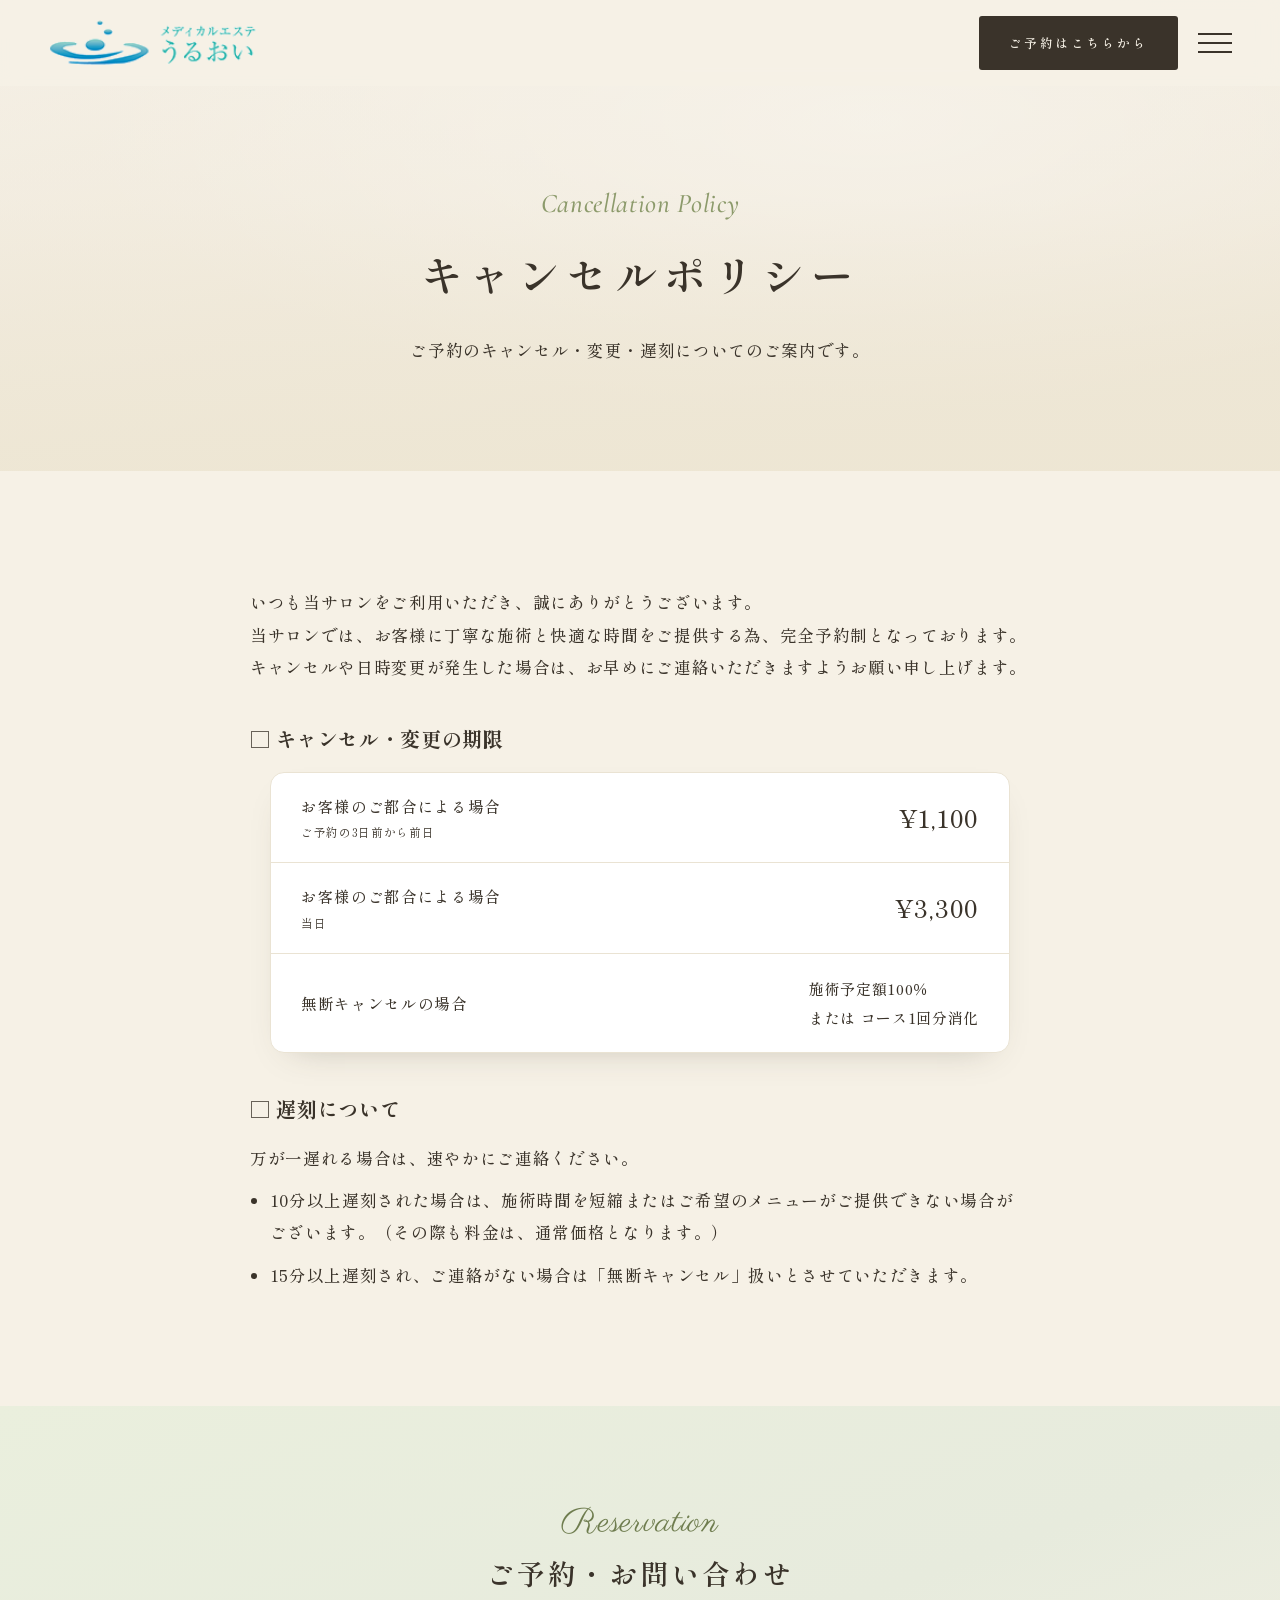
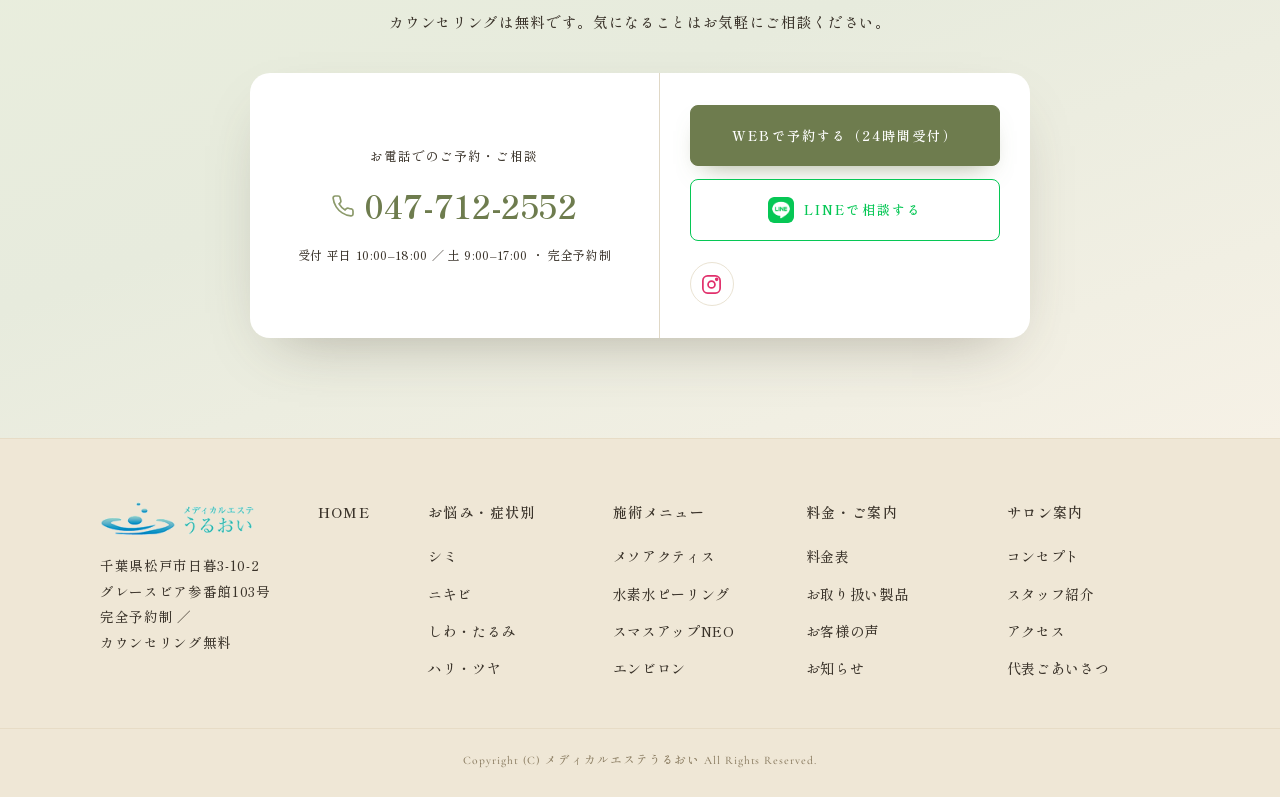
==== commit d1e68eb8: "フッター再構成（HOME＋カテゴリ整理・SPアコーディオン）・お客様の声目次余白・各種SP調整 - フッターを「HOME＋お悩み別/施術メニュー/料金・ご案内/サロン案内」に再構成（見出しと中身を一致" ====
--- a/cancel-policy.html
+++ b/cancel-policy.html
@@ -315,26 +315,29 @@
         </div>
         <div class="foot-col">
           <h5><a href="index.html">HOME</a></h5>
-          <p class="foot-sub">お悩み・症状別</p>
+        </div>
+        <div class="foot-col foot-acc">
+          <h5>お悩み・症状別</h5>
           <a href="treatment-shimi.html">シミ</a>
           <a href="treatment-nikibi.html">ニキビ</a>
           <a href="treatment-shiwa.html">しわ・たるみ</a>
           <a href="treatment-hari.html">ハリ・ツヤ</a>
         </div>
-        <div class="foot-col">
+        <div class="foot-col foot-acc">
           <h5>施術メニュー</h5>
           <a href="treatment-shimi.html">メソアクティス</a>
           <a href="treatment-nikibi.html">水素水ピーリング</a>
           <a href="treatment-shiwa.html">スマスアップNEO</a>
           <a href="treatment-hari.html">エンビロン</a>
         </div>
-        <div class="foot-col">
-          <h5><a href="voice.html">お客様の声</a></h5>
+        <div class="foot-col foot-acc">
+          <h5>料金・ご案内</h5>
           <a href="price.html">料金表</a>
           <a href="cosmetics.html">お取り扱い製品</a>
+          <a href="voice.html">お客様の声</a>
           <a href="news.html">お知らせ</a>
         </div>
-        <div class="foot-col">
+        <div class="foot-col foot-acc">
           <h5>サロン案内</h5>
           <a href="index.html#concept">コンセプト</a>
           <a href="index.html#staff">スタッフ紹介</a>
--- a/css/main.css
+++ b/css/main.css
@@ -434,8 +434,8 @@
 }
 .foot-grid {
   display: grid;
-  grid-template-columns: 1.25fr 1fr 1fr 0.9fr 1.2fr;
-  gap: 30px;
+  grid-template-columns: 1.15fr 0.5fr 0.95fr 1fr 1.05fr 1.05fr;
+  gap: 28px;
 }
 .foot-brand .nm {
   font-family: var(--serif-jp);
@@ -578,6 +578,66 @@
     text-align: center;
   }
 }
+/* SP：フッター。お客様の声(.foot-acc)のみアコーディオン、他列は常時表示 */
+@media (max-width: 640px) {
+  .foot-grid {
+    grid-template-columns: 1fr;
+    gap: 0;
+    text-align: left;
+  }
+  .foot-col {
+    border-top: 1px solid var(--beige-dk);
+    padding: 16px 6px;
+  }
+  .foot-col:last-child {
+    border-bottom: 1px solid var(--beige-dk);
+  }
+  .foot-col h5 {
+    margin: 0 0 8px;
+  }
+  /* --- アコーディオン列（お客様の声）--- */
+  .foot-col.foot-acc {
+    padding: 0;
+  }
+  .foot-col.foot-acc h5 {
+    display: flex;
+    align-items: center;
+    justify-content: space-between;
+    margin: 0;
+    padding: 18px 8px;
+    cursor: pointer;
+  }
+  .foot-col.foot-acc h5 a {
+    color: var(--ink);
+    text-decoration: none;
+    display: inline;
+    padding: 0;
+  }
+  .foot-col.foot-acc h5::after {
+    content: "";
+    flex: none;
+    width: 8px;
+    height: 8px;
+    margin-right: 6px;
+    border-right: 1.6px solid var(--taupe);
+    border-bottom: 1.6px solid var(--taupe);
+    transform: rotate(45deg);
+    transition: transform 0.3s ease;
+  }
+  .foot-col.foot-acc.is-open h5::after {
+    transform: rotate(-135deg);
+  }
+  .foot-col.foot-acc > a {
+    display: none;
+    padding: 9px 6px 9px 18px;
+  }
+  .foot-col.foot-acc.is-open > a {
+    display: block;
+  }
+  .foot-col.foot-acc.is-open {
+    padding-bottom: 12px;
+  }
+}
 
 /* --- 追加レスポンシブ（ヘッダー/フッター） --- */
 /* ===== SP：ヘッダーをヒーローに被せない（通常フロー）＋ヒーロー比率は縦長め ===== */
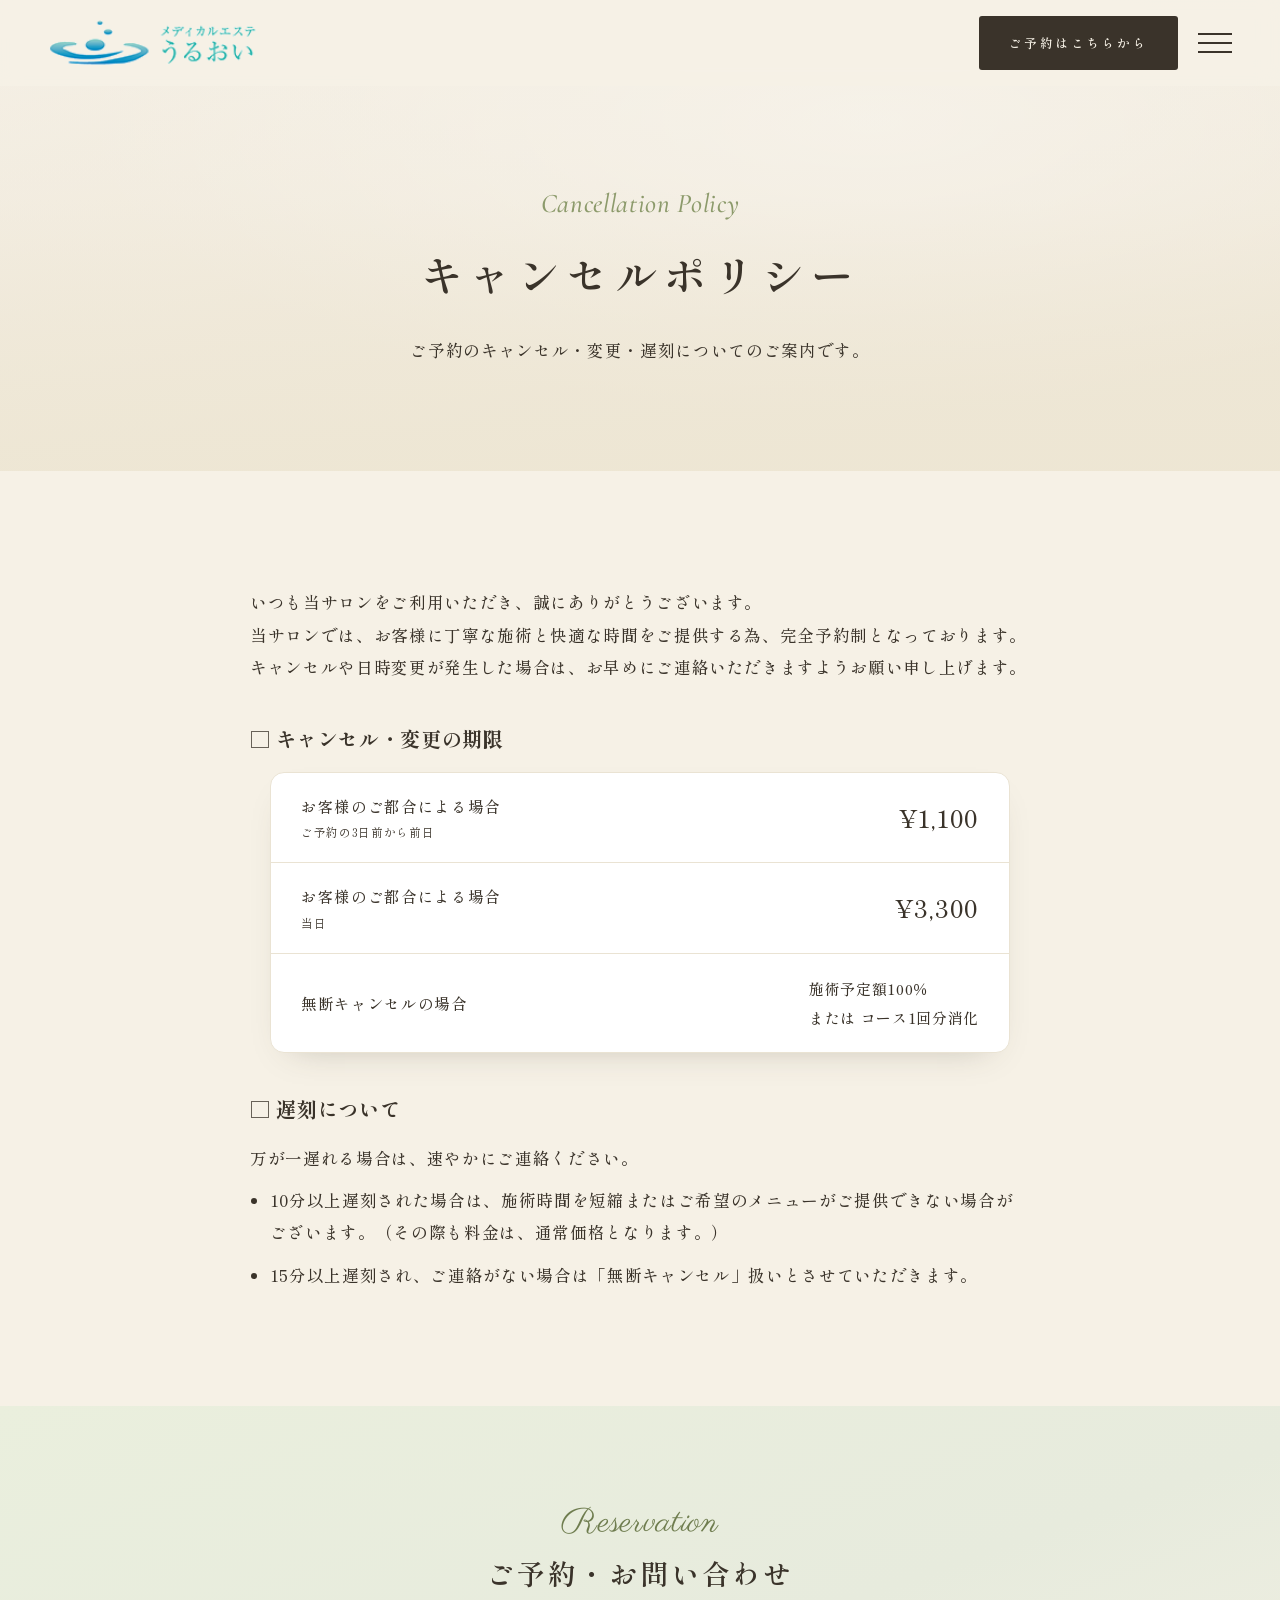
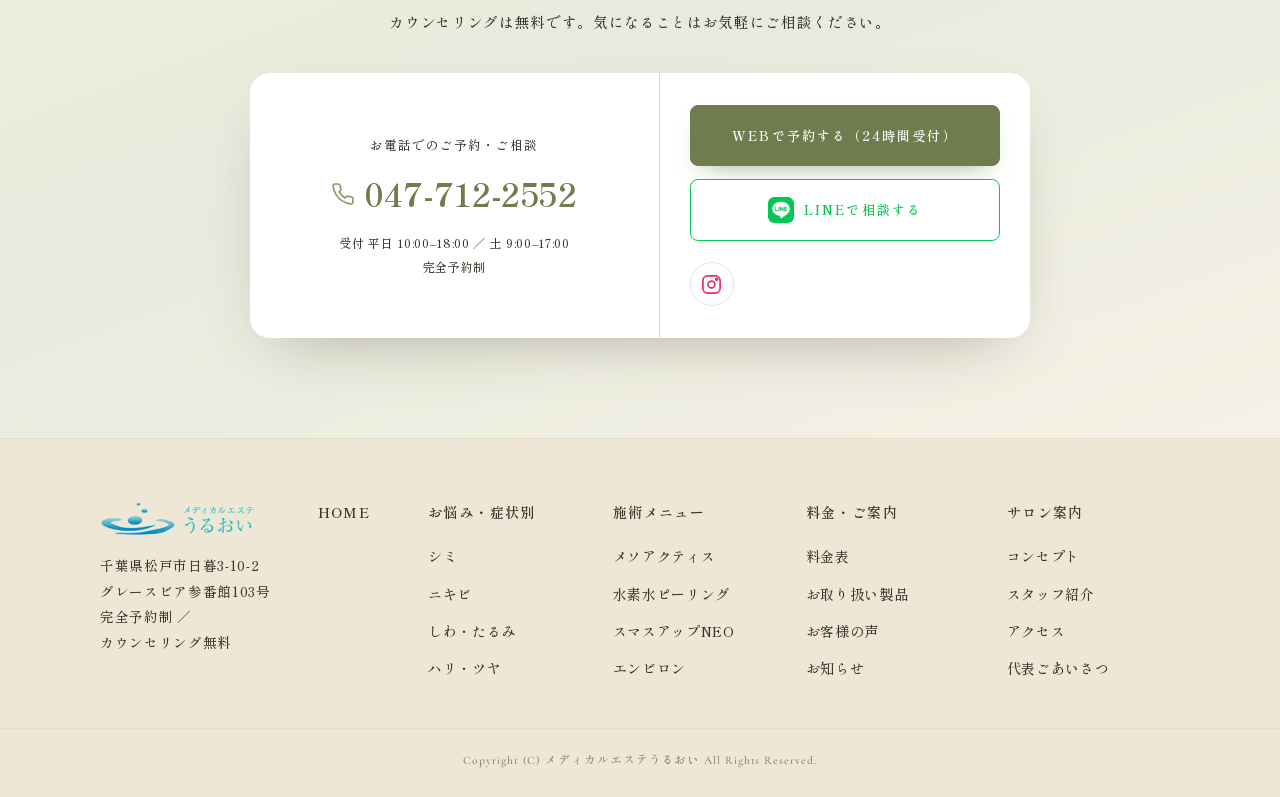
==== commit a017c772: "SP細部調整・メニュー連絡先刷新＋予約CTA・Instagramはスマホ非表示ほか - メニュー下部の連絡先を整え、WEB予約/LINE予約CTAを追加 - InstagramはPC表示・スマホ非表示" ====
--- a/cancel-policy.html
+++ b/cancel-policy.html
@@ -85,25 +85,17 @@
           <p class="nav-tel-l">ご予約・お問い合わせ</p>
           <a class="nav-tel" href="tel:0477122552">047-712-2552</a>
           <p class="nav-hours">
-            平日 10:00–18:00 ／ 土 9:00–17:00 ・ 完全予約制
+            平日 10:00–18:00 ／ 土 9:00–17:00<br />完全予約制
           </p>
+          <div class="nav-cta">
+            <a class="btn btn-cta" href="#cta">WEBで予約する</a>
+            <a class="btn btn-line-app" href="https://lin.ee/rVkutmM" target="_blank" rel="noopener"><img class="line-ico" src="img/LINE_Brand_icon.png" alt="" />LINEで予約する</a>
+          </div>
           <p class="nav-addr">
             千葉県松戸市日暮3-10-2<br />グレースビア参番館103号
           </p>
           <div class="nav-sns">
-            <a href="#" aria-label="Instagram"
-              ><svg
-                width="16"
-                height="16"
-                viewBox="0 0 24 24"
-                fill="none"
-                stroke="currentColor"
-                stroke-width="1.8"
-              >
-                <rect x="3" y="3" width="18" height="18" rx="5" />
-                <circle cx="12" cy="12" r="3.6" />
-                <circle cx="17.4" cy="6.6" r="1" fill="currentColor" /></svg
-            ></a>
+            <a href="#" aria-label="Instagram"><svg width="16" height="16" viewBox="0 0 24 24" fill="none" stroke="currentColor" stroke-width="1.8"><rect x="3" y="3" width="18" height="18" rx="5" /><circle cx="12" cy="12" r="3.6" /><circle cx="17.4" cy="6.6" r="1" fill="currentColor" /></svg></a>
           </div>
         </div>
         <ul class="nav-list">
@@ -267,7 +259,7 @@
               >047-712-2552</a
             >
             <span class="rs-hours"
-              >受付 平日 10:00–18:00 ／ 土 9:00–17:00 ・ 完全予約制</span
+              >受付 平日 10:00–18:00 ／ 土 9:00–17:00<br />完全予約制</span
             >
           </div>
           <div class="rs-sep"></div>
@@ -281,19 +273,7 @@
               />LINEで相談する</a
             >
             <div class="rs-sns">
-              <a href="#" aria-label="Instagram"
-                ><svg
-                  width="16"
-                  height="16"
-                  viewBox="0 0 24 24"
-                  fill="none"
-                  stroke="currentColor"
-                  stroke-width="1.8"
-                >
-                  <rect x="3" y="3" width="18" height="18" rx="5" />
-                  <circle cx="12" cy="12" r="3.6" />
-                  <circle cx="17.4" cy="6.6" r="1" fill="currentColor" /></svg
-              ></a>
+              <a href="#" aria-label="Instagram"><svg width="16" height="16" viewBox="0 0 24 24" fill="none" stroke="currentColor" stroke-width="1.8"><rect x="3" y="3" width="18" height="18" rx="5" /><circle cx="12" cy="12" r="3.6" /><circle cx="17.4" cy="6.6" r="1" fill="currentColor" /></svg></a>
             </div>
           </div>
         </div>
--- a/css/main.css
+++ b/css/main.css
@@ -93,7 +93,9 @@
 }
 @media (max-width: 400px) {
   .hd-cta {
-    display: none;
+    font-size: 9px;
+    letter-spacing: 0.04em;
+    padding: 8px 10px;
   }
 }
 
@@ -317,6 +319,25 @@
   opacity: 0.45;
   pointer-events: none;
 }
+/* SP：Instagramはスマホで非表示（PCのみ表示） */
+@media (max-width: 768px) {
+  .nav-sns a[aria-label="Instagram"],
+  .rs-sns a[aria-label="Instagram"] {
+    display: none;
+  }
+}
+/* メニュー内 予約CTA */
+.nav-side .nav-cta {
+  display: flex;
+  flex-direction: column;
+  gap: 10px;
+  width: 100%;
+  max-width: 300px;
+  margin: 20px auto 0;
+}
+.nav-side .nav-cta .btn {
+  width: 100%;
+}
 .nav-list {
   list-style: none;
 }
@@ -519,6 +540,11 @@
 @media (max-width: 560px) {
   .logo-img {
     height: 40px;
+  }
+}
+@media (max-width: 400px) {
+  .logo-img {
+    height: 35px;
   }
 }
 /* メニュー11項目化に伴うスタッガー（9〜11） */
@@ -654,35 +680,58 @@
     padding: 84px 24px 40px;
     align-content: start;
   }
-/* 連絡先は1行に集約（TEL左・SNS右。ロゴ/コンセプト/営業時間/住所は省略） */
+/* 連絡先：中央寄せの整った連絡ブロック（ラベル＋TEL＋受付時間＋SNS） */
   .nav-side {
     display: flex;
+    flex-direction: column;
     align-items: center;
+    text-align: center;
+    gap: 4px;
+    padding-top: 26px;
+    margin-top: 8px;
+    border-top: 1px solid rgba(168, 149, 123, 0.3);
+  }
+  .nav-side .nav-logo,
+  .nav-side .nav-concept,
+  .nav-side .nav-addr {
+    display: none;
+  }
+  .nav-side .nav-tel-l {
+    display: block;
+    margin: 0;
+    font-family: var(--serif-en);
+    font-style: italic;
+    font-size: 13px;
+    letter-spacing: 0.1em;
+    color: var(--taupe);
+  }
+  .nav-side .nav-tel {
+    font-family: var(--serif-jp);
+    font-size: clamp(24px, 7vw, 30px);
+    font-weight: 600;
+    letter-spacing: 0.04em;
+    color: var(--green-dk);
+    margin: 2px 0 0;
+  }
+  .nav-side .nav-hours {
+    display: block;
+    margin: 4px 0 0;
+    font-size: 11.5px;
+    letter-spacing: 0.04em;
+    color: var(--taupe);
+  }
+  .nav-side .nav-sns {
+    margin-top: 14px;
+    gap: 12px;
     justify-content: center;
-    gap: 22px;
-  }
-.nav-side .nav-logo,
-  .nav-side .nav-concept,
-  .nav-side .nav-addr,
-  .nav-side .nav-hours,
-  .nav-side .nav-tel-l {
-    display: none;
-  }
-.nav-side .nav-tel {
-    font-size: 20px;
-    margin: 0;
-  }
-.nav-side .nav-sns {
-    margin-top: 0;
-    gap: 10px;
-  }
-.nav-side .nav-sns a {
-    width: 38px;
-    height: 38px;
-  }
-.nav-side .nav-sns a svg {
-    width: 19px;
-    height: 19px;
+  }
+  .nav-side .nav-sns a {
+    width: 40px;
+    height: 40px;
+  }
+  .nav-side .nav-sns a svg {
+    width: 20px;
+    height: 20px;
   }
 /* メニュー項目は1行（jp左・en右）。読みやすさ優先で余白を確保 */
   .nav-list a {
--- a/css/sub.css
+++ b/css/sub.css
@@ -512,7 +512,7 @@
   border-bottom: 1px solid var(--line-soft);
 }
 .toc::before {
-  content: "目次 / Contents";
+  content: "Contents";
   flex-basis: 100%;
   text-align: center;
   font-family: var(--sans-jp);
@@ -1361,6 +1361,15 @@
   .qaitem .a {
     font-size: 14px;
   }
+  .qaitem .q {
+    font-size: 15px;
+  }
+  h4 {
+    font-size: 16px;
+  }
+  .voice-card p {
+    font-size: 12px !important;
+  }
   .menu-table .mn {
     font-size: 14px;
   }
@@ -1408,6 +1417,9 @@
   .price-first {
     padding: 22px 18px;
   }
+  .price-first .nm {
+    font-size: 15px;
+  }
   .price-first .was2 {
     display: block;
     margin: 0 0 4px;
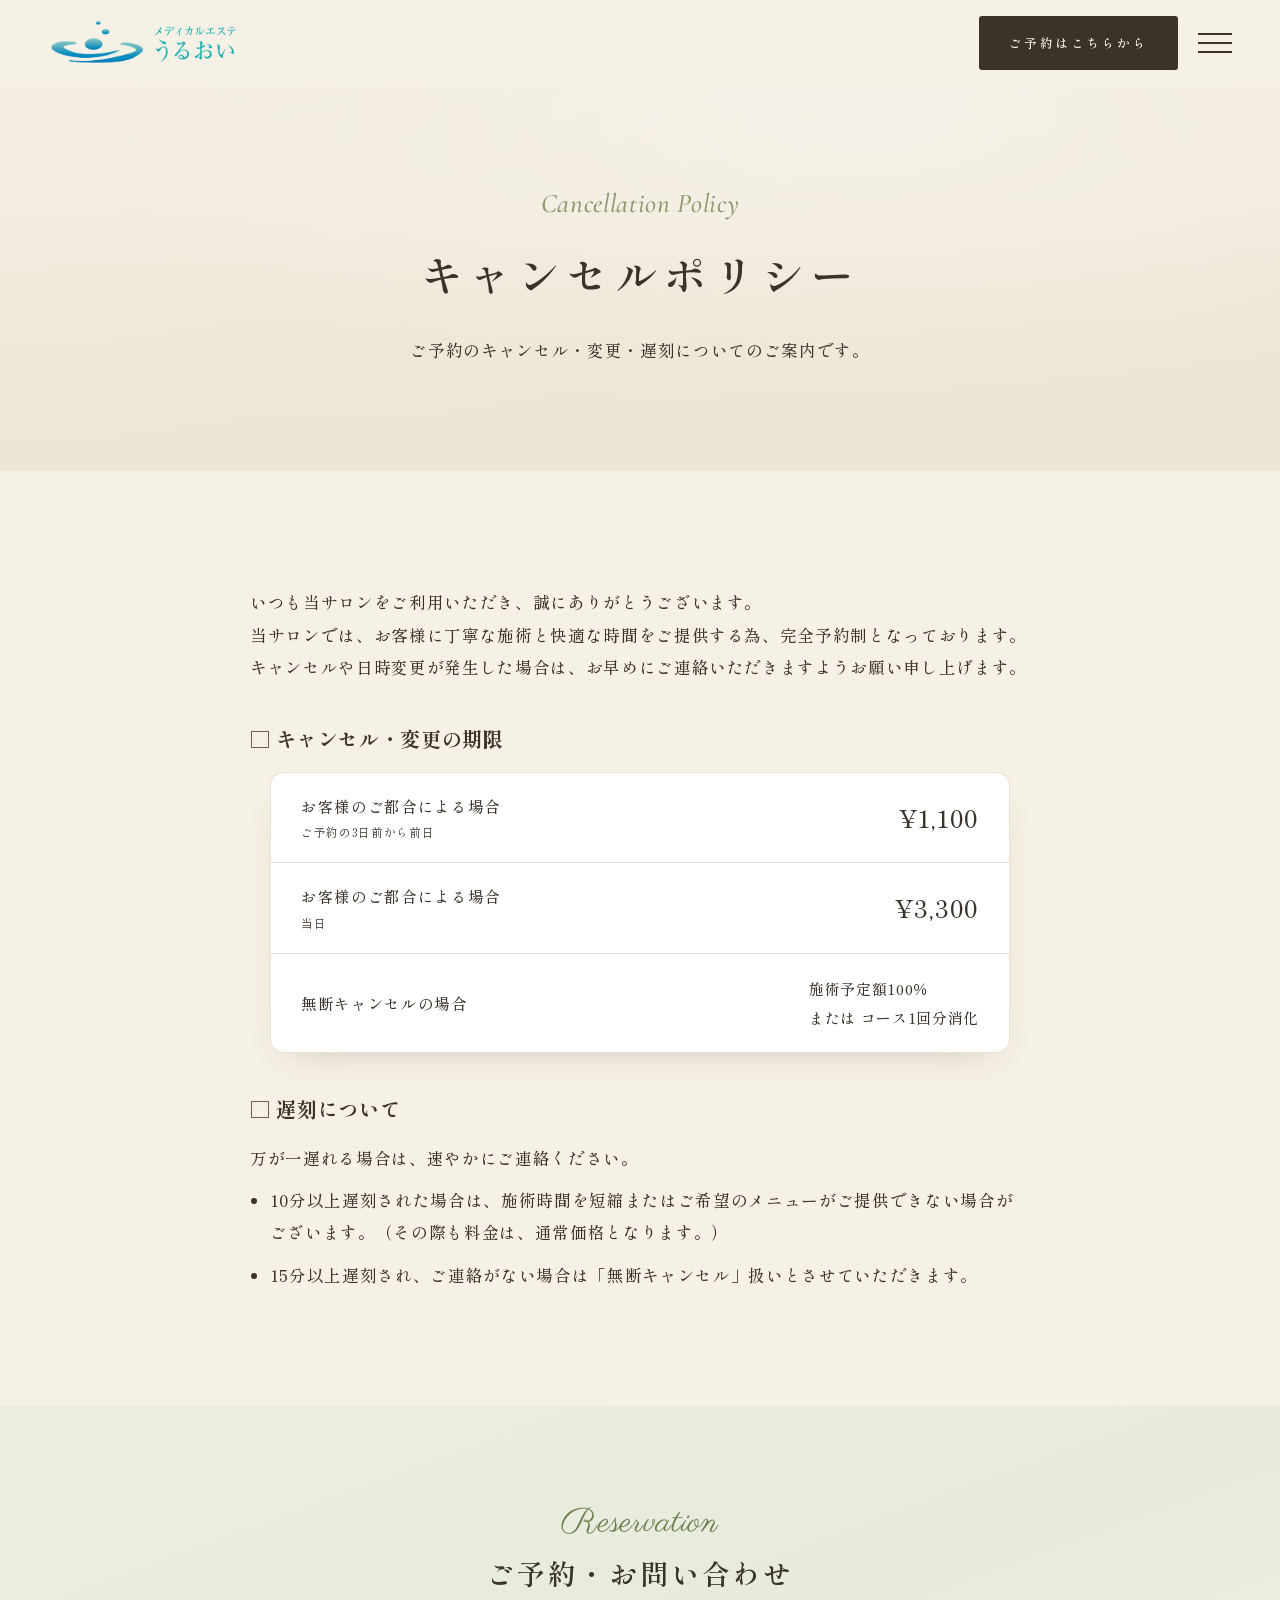
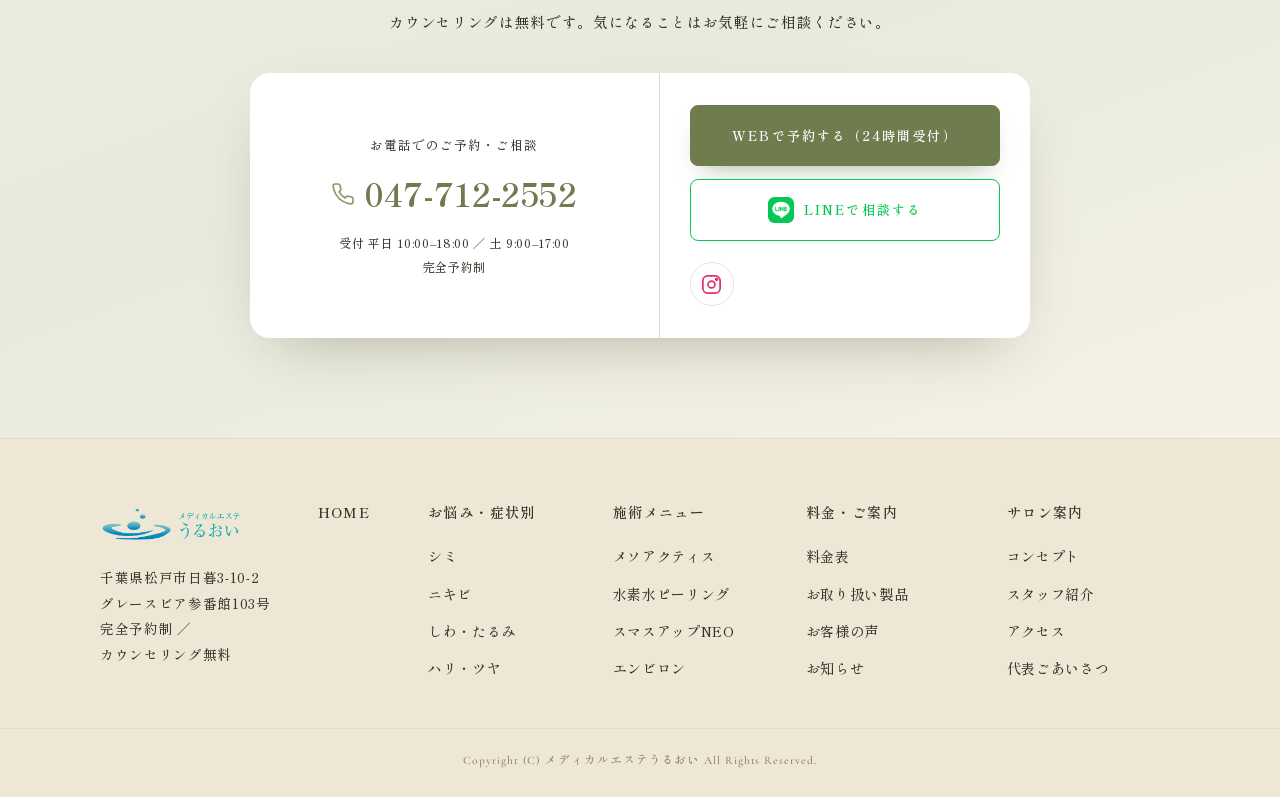
==== commit 531c13fd: "ロゴ刷新・予約/SNSリンク接続・シミくすみ肝斑統一・voice/フッター/CSS整理ほか - 新ロゴ(uruoi_logo.png)に差し替え＋base64廃止でHTML軽量化、表示サイズ調整 - " ====
--- a/cancel-policy.html
+++ b/cancel-policy.html
@@ -29,7 +29,7 @@
       <a class="brand" href="index.html"
         ><img
           class="logo-img"
-          src="[data-uri]"
+          src="img/uruoi_logo.png"
           alt="メディカルエステ うるおい"
       /></a>
       <div class="hd-right">
@@ -76,7 +76,7 @@
           <a href="index.html"
             ><img
               class="nav-logo"
-              src="[data-uri]"
+              src="img/uruoi_logo.png"
               alt="メディカルエステ うるおい"
           /></a>
           <p class="nav-concept">
@@ -88,14 +88,14 @@
             平日 10:00–18:00 ／ 土 9:00–17:00<br />完全予約制
           </p>
           <div class="nav-cta">
-            <a class="btn btn-cta" href="#cta">WEBで予約する</a>
-            <a class="btn btn-line-app" href="https://lin.ee/rVkutmM" target="_blank" rel="noopener"><img class="line-ico" src="img/LINE_Brand_icon.png" alt="" />LINEで予約する</a>
+            <a class="btn btn-cta" href="https://airrsv.net/medical-uruoi/calendar" target="_blank" rel="noopener">WEBで予約する</a>
+            <a class="btn btn-line-app" href="https://page.line.me/npm0123f?oat_content=url&amp;openQrModal=true" target="_blank" rel="noopener"><img class="line-ico" src="img/LINE_Brand_icon.png" alt="" />LINEで予約する</a>
           </div>
           <p class="nav-addr">
             千葉県松戸市日暮3-10-2<br />グレースビア参番館103号
           </p>
           <div class="nav-sns">
-            <a href="#" aria-label="Instagram"><svg width="16" height="16" viewBox="0 0 24 24" fill="none" stroke="currentColor" stroke-width="1.8"><rect x="3" y="3" width="18" height="18" rx="5" /><circle cx="12" cy="12" r="3.6" /><circle cx="17.4" cy="6.6" r="1" fill="currentColor" /></svg></a>
+            <a href="https://www.instagram.com/hadakatsusensei/" target="_blank" rel="noopener" aria-label="Instagram"><svg width="16" height="16" viewBox="0 0 24 24" fill="none" stroke="currentColor" stroke-width="1.8"><rect x="3" y="3" width="18" height="18" rx="5" /><circle cx="12" cy="12" r="3.6" /><circle cx="17.4" cy="6.6" r="1" fill="currentColor" /></svg></a>
           </div>
         </div>
         <ul class="nav-list">
@@ -264,8 +264,8 @@
           </div>
           <div class="rs-sep"></div>
           <div class="rs-act">
-            <a class="btn btn-cta" href="#">WEBで予約する（24時間受付）</a>
-            <a class="btn btn-line-app" href="#"
+            <a class="btn btn-cta" href="https://airrsv.net/medical-uruoi/calendar" target="_blank" rel="noopener">WEBで予約する（24時間受付）</a>
+            <a class="btn btn-line-app" href="https://page.line.me/npm0123f?oat_content=url&amp;openQrModal=true" target="_blank" rel="noopener"
               ><img
                 class="line-ico"
                 src="img/LINE_Brand_icon.png"
@@ -273,7 +273,7 @@
               />LINEで相談する</a
             >
             <div class="rs-sns">
-              <a href="#" aria-label="Instagram"><svg width="16" height="16" viewBox="0 0 24 24" fill="none" stroke="currentColor" stroke-width="1.8"><rect x="3" y="3" width="18" height="18" rx="5" /><circle cx="12" cy="12" r="3.6" /><circle cx="17.4" cy="6.6" r="1" fill="currentColor" /></svg></a>
+              <a href="https://www.instagram.com/hadakatsusensei/" target="_blank" rel="noopener" aria-label="Instagram"><svg width="16" height="16" viewBox="0 0 24 24" fill="none" stroke="currentColor" stroke-width="1.8"><rect x="3" y="3" width="18" height="18" rx="5" /><circle cx="12" cy="12" r="3.6" /><circle cx="17.4" cy="6.6" r="1" fill="currentColor" /></svg></a>
             </div>
           </div>
         </div>
@@ -285,7 +285,7 @@
           <a href="index.html"
             ><img
               class="logo-img foot-logo"
-              src="[data-uri]"
+              src="img/uruoi_logo.png"
               alt="メディカルエステ うるおい"
           /></a>
           <address>
--- a/css/main.css
+++ b/css/main.css
@@ -326,14 +326,14 @@
     display: none;
   }
 }
-/* メニュー内 予約CTA */
+/* メニュー内 予約CTA（PCは左揃え、SPは中央＝下の768pxで上書き） */
 .nav-side .nav-cta {
   display: flex;
   flex-direction: column;
   gap: 10px;
   width: 100%;
   max-width: 300px;
-  margin: 20px auto 0;
+  margin: 20px 0 0;
 }
 .nav-side .nav-cta .btn {
   width: 100%;
@@ -529,22 +529,22 @@
   }
 }
 .logo-img {
-  height: 54px;
+  height: 70px;
   width: auto;
   display: block;
 }
 .foot-logo {
-  height: 40px;
+  height: 52px;
   margin-bottom: 12px;
 }
 @media (max-width: 560px) {
   .logo-img {
-    height: 40px;
+    height: 52px;
   }
 }
 @media (max-width: 400px) {
   .logo-img {
-    height: 35px;
+    height: 46px;
   }
 }
 /* メニュー11項目化に伴うスタッガー（9〜11） */
@@ -754,13 +754,10 @@
     font-size: 11px;
   }
 }
-/* SP：コピーライト10px */
+/* SP：コピーライト10px・ハンバーガー3本線・閉じる×を小さく */
 @media (max-width: 768px) {
-.foot-bottom { font-size: 10px !important; }
-}
-/* SP：ハンバーガー3本線・閉じる×を小さく */
-@media (max-width: 768px) {
-.burger .circle { gap: 5px; }
-.burger .circle i { width: 26px; }
-.nav-overlay .close { font-size: 26px; }
-}
+  .foot-bottom { font-size: 10px !important; }
+  .burger .circle { gap: 5px; }
+  .burger .circle i { width: 26px; }
+  .nav-overlay .close { font-size: 26px; }
+}
--- a/css/sub.css
+++ b/css/sub.css
@@ -320,6 +320,8 @@
   padding: 34px 36px;
   box-shadow: var(--shadow-sm);
   position: relative;
+  display: flex;
+  flex-direction: column;
 }
 .voice-card .quote {
   font-family: var(--serif-en);
@@ -337,7 +339,7 @@
   line-height: 2.05;
 }
 .voice-card .meta {
-  margin-top: 20px;
+  margin-top: auto;
   padding-top: 16px;
   border-top: 1px solid var(--line-soft);
   font-family: var(--sans-jp);
@@ -402,30 +404,6 @@
   font-size: 13px;
   color: var(--ink-soft);
   margin: 18px 0 0;
-}
-/* クレジットカードブランド（ロゴ画像が入るまでの暫定バッジ表示） */
-.card-brands {
-  list-style: none;
-  display: flex;
-  flex-wrap: wrap;
-  justify-content: center;
-  align-items: center;
-  gap: 12px 14px;
-  padding: 0;
-  margin: 0;
-}
-.card-brands li {
-  font-family: "Cormorant Garamond", var(--sans-jp), sans-serif;
-  font-size: 14px;
-  font-weight: 700;
-  letter-spacing: 0.06em;
-  color: var(--ink);
-  background: #fff;
-  border: 1px solid var(--line-soft);
-  border-radius: 6px;
-  padding: 10px 16px;
-  min-width: 70px;
-  text-align: center;
 }
 @media (max-width: 560px) {
   .cause-box {
@@ -1370,6 +1348,9 @@
   .voice-card p {
     font-size: 12px !important;
   }
+  .cause-list li {
+    font-size: 14px;
+  }
   .menu-table .mn {
     font-size: 14px;
   }
@@ -1432,18 +1413,14 @@
   }
 }
 
-/* 全体：SPでは p の最大サイズを14pxにキャップ（それ以外は不変） */
+.sp-br {
+  display: none;
+}
+/* SP（768px以下）：本文14px上限・sec-head見出し・lead12px・SP専用改行 */
 @media (max-width: 768px) {
   p {
     font-size: 14px !important;
   }
-}
-
-/* SP個別調整：sec-head見出し24px・leadは12px・SP専用改行 */
-.sp-br {
-  display: none;
-}
-@media (max-width: 768px) {
   .sec-head .ttl {
     font-size: 20px;
   }
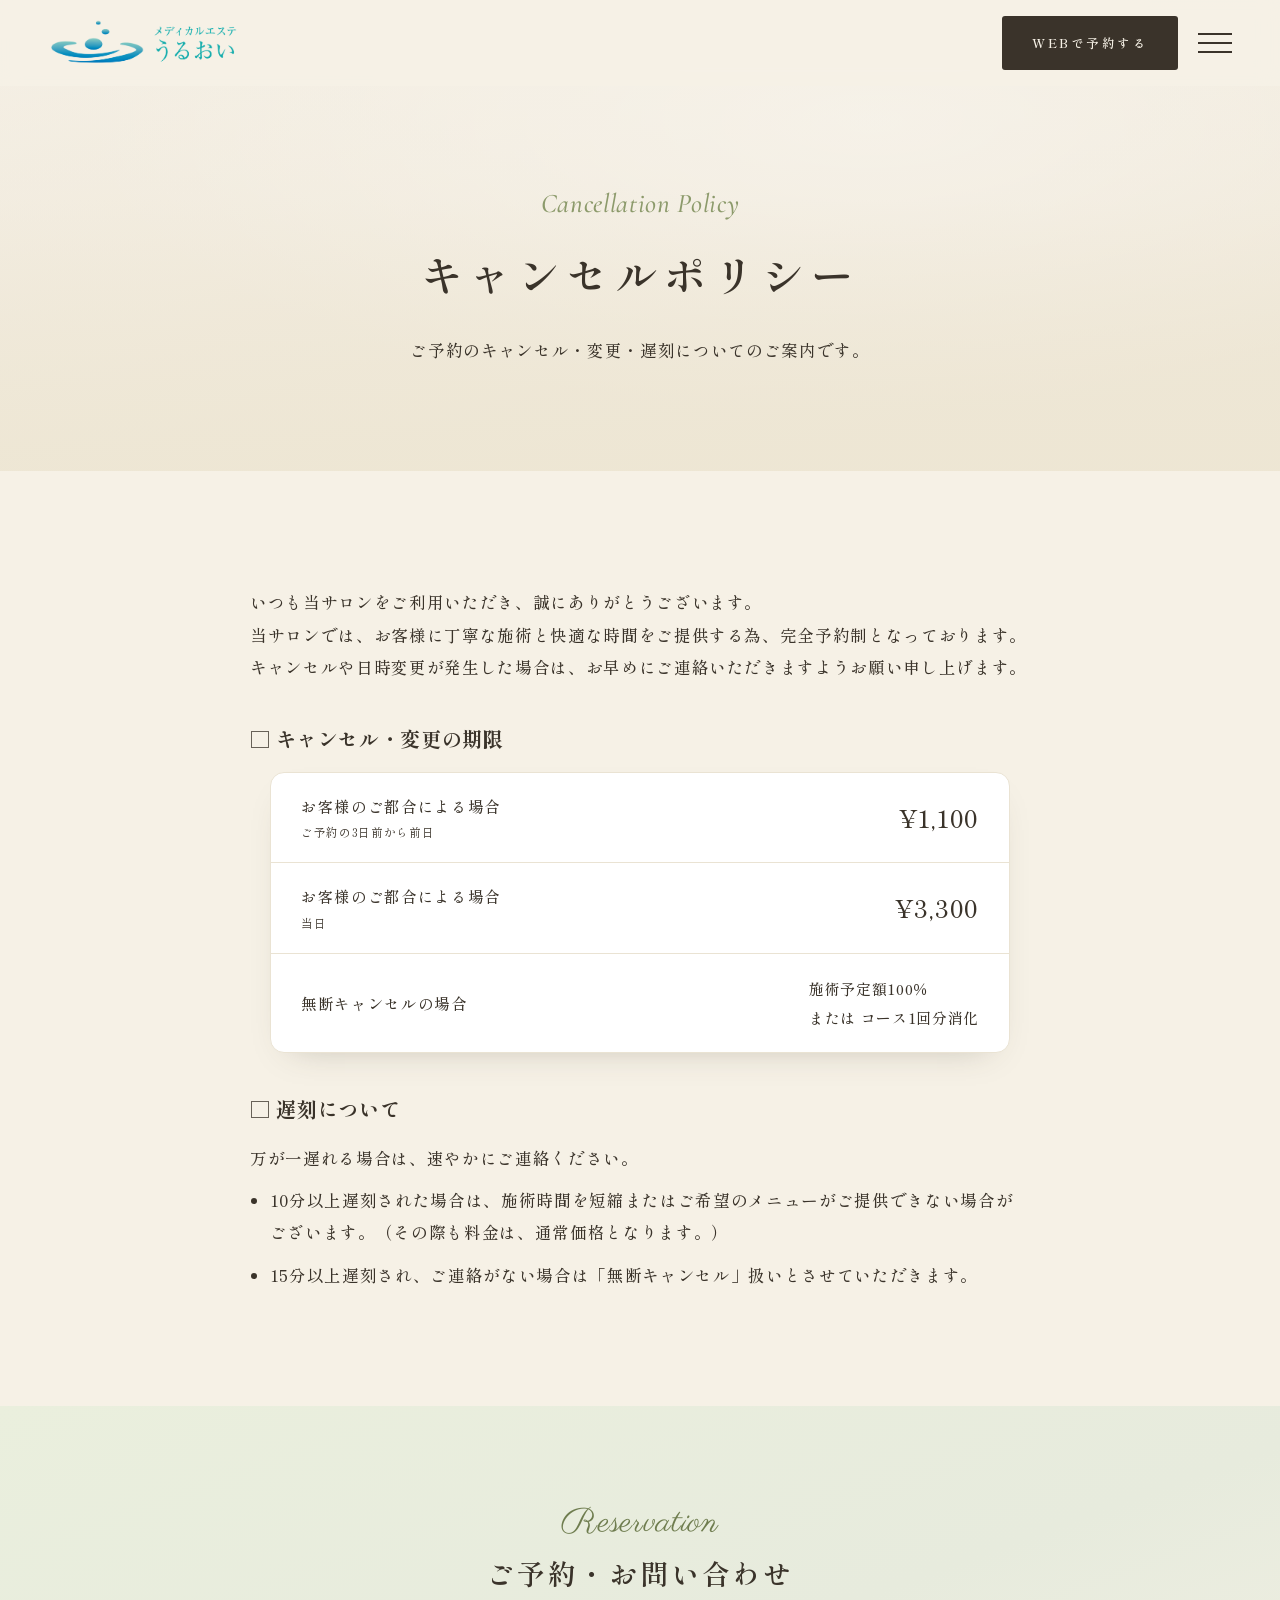
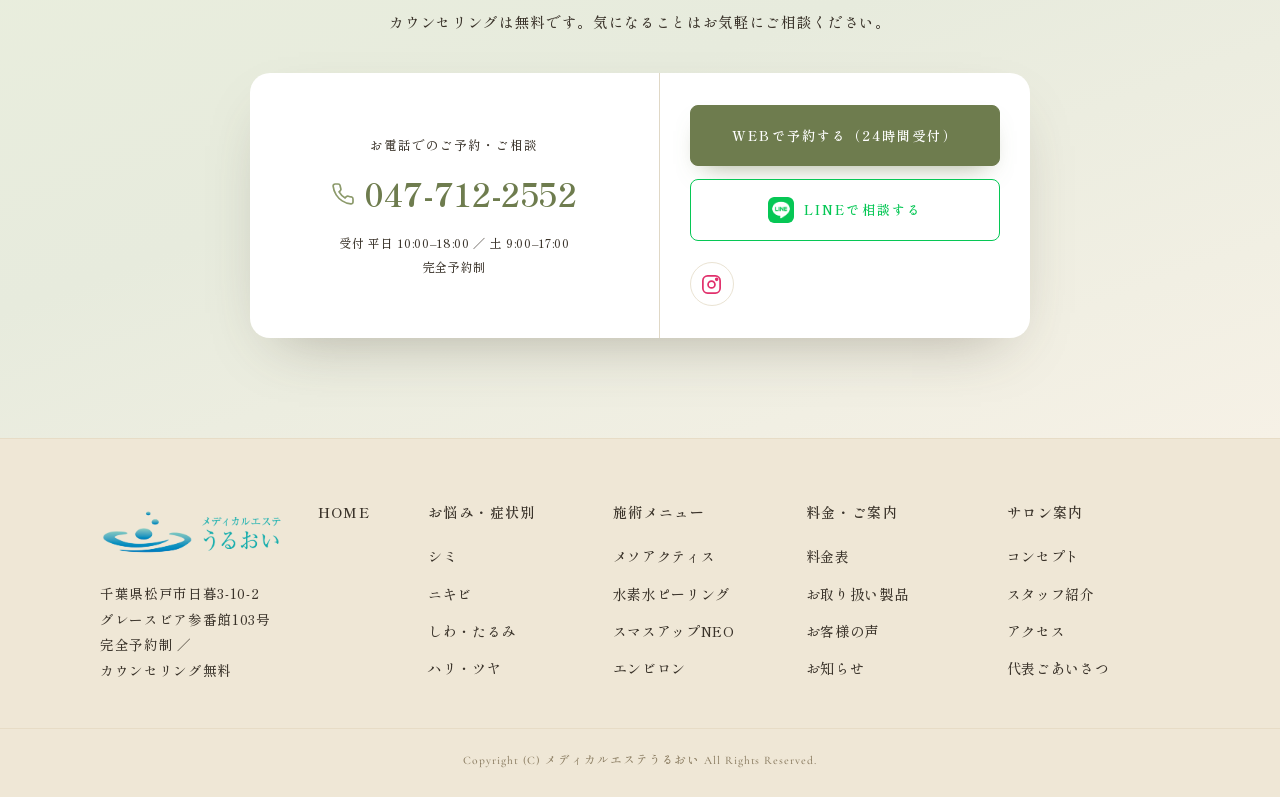
==== commit 846678f5: "ヘッダーCTA文言・メニューCTA中央寄せ・SP見出し改行/フォント・sp-br共通化ほか - ヘッダー予約CTAを「WEBで予約する」に統一 - メニュー内CTAの文字を中央寄せ（top.cssのb" ====
--- a/cancel-policy.html
+++ b/cancel-policy.html
@@ -38,7 +38,7 @@
           href="https://airrsv.net/medical-uruoi/calendar"
           target="_blank"
           rel="noopener"
-          ><span class="hd-cta-tx">ご予約はこちらから</span
+          ><span class="hd-cta-tx">WEBで予約する</span
           ><span class="hd-cta-ar"
             ><svg
               viewBox="0 0 24 24"
--- a/css/main.css
+++ b/css/main.css
@@ -248,9 +248,9 @@
   align-self: center;
 }
 .nav-side .nav-logo {
-  height: 50px;
+  height: 84px;
   width: auto;
-  margin-bottom: 20px;
+  margin-bottom: 22px;
 }
 .nav-side .nav-concept {
   font-family: var(--serif-jp);
@@ -319,6 +319,15 @@
   opacity: 0.45;
   pointer-events: none;
 }
+/* SP専用改行（全ページ共通） */
+.sp-br {
+  display: none;
+}
+@media (max-width: 768px) {
+  .sp-br {
+    display: inline;
+  }
+}
 /* SP：Instagramはスマホで非表示（PCのみ表示） */
 @media (max-width: 768px) {
   .nav-sns a[aria-label="Instagram"],
@@ -337,6 +346,7 @@
 }
 .nav-side .nav-cta .btn {
   width: 100%;
+  justify-content: center;
 }
 .nav-list {
   list-style: none;
@@ -534,7 +544,7 @@
   display: block;
 }
 .foot-logo {
-  height: 52px;
+  height: 68px;
   margin-bottom: 12px;
 }
 @media (max-width: 560px) {
@@ -589,13 +599,16 @@
   .foot-brand {
     grid-column: 1 / -1;
     text-align: center;
-    padding-bottom: 26px;
+    padding-bottom: 22px;
     border-bottom: 1px solid var(--beige-dk);
   }
   .foot-brand .foot-logo {
-    display: inline-block;
-    height: 46px;
-    margin-bottom: 12px;
+    display: block;
+    height: 66px;
+    margin: 0 auto 4px;
+  }
+  .foot-brand address {
+    margin-top: 6px;
   }
 }
 @media (max-width: 380px) {
--- a/css/sub.css
+++ b/css/sub.css
@@ -337,10 +337,11 @@
 .voice-card p {
   font-size: 15px;
   line-height: 2.05;
+  margin: 0 0 24px;
 }
 .voice-card .meta {
   margin-top: auto;
-  padding-top: 16px;
+  padding-top: 22px;
   border-top: 1px solid var(--line-soft);
   font-family: var(--sans-jp);
   font-size: 12px;
@@ -1132,6 +1133,9 @@
     grid-template-columns: 1fr;
     max-width: 460px;
   }
+  .video h4 {
+    font-size: 12px;
+  }
   .bullets {
     -moz-columns: 1;
     columns: 1;
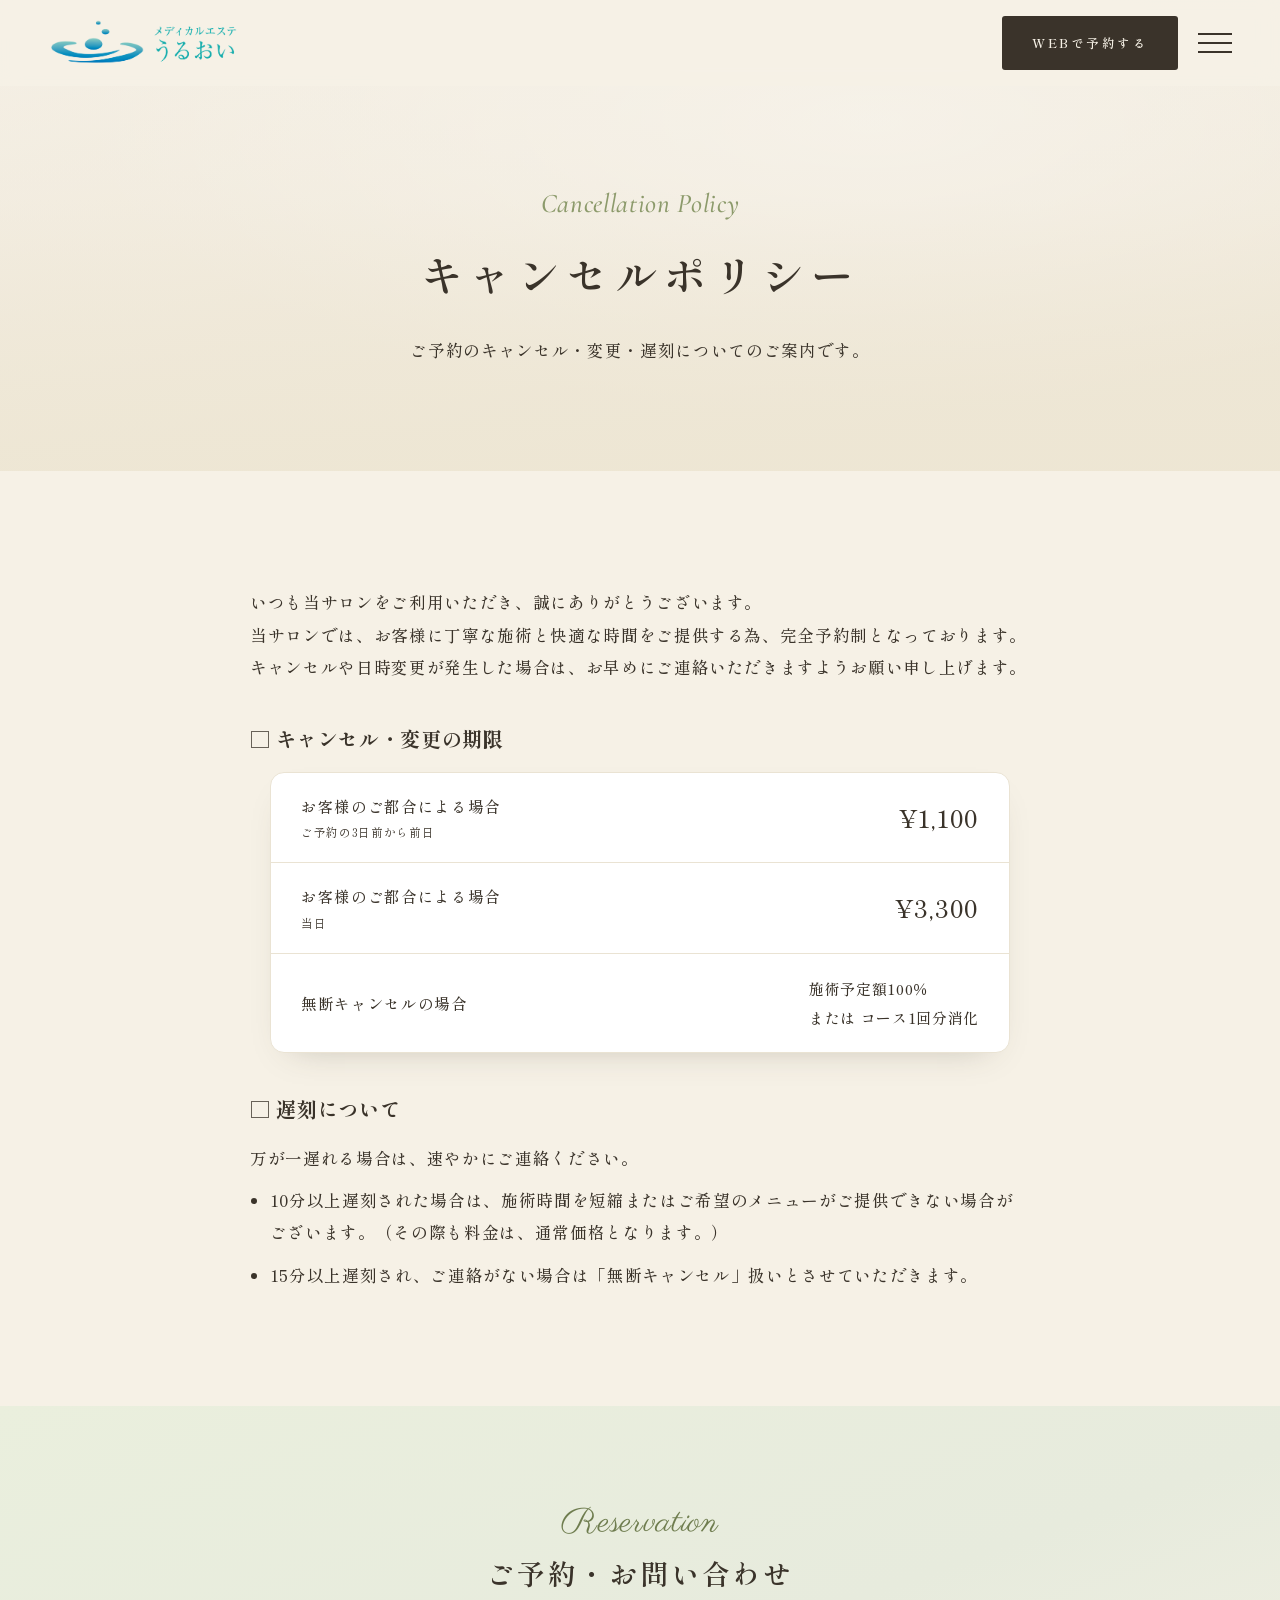
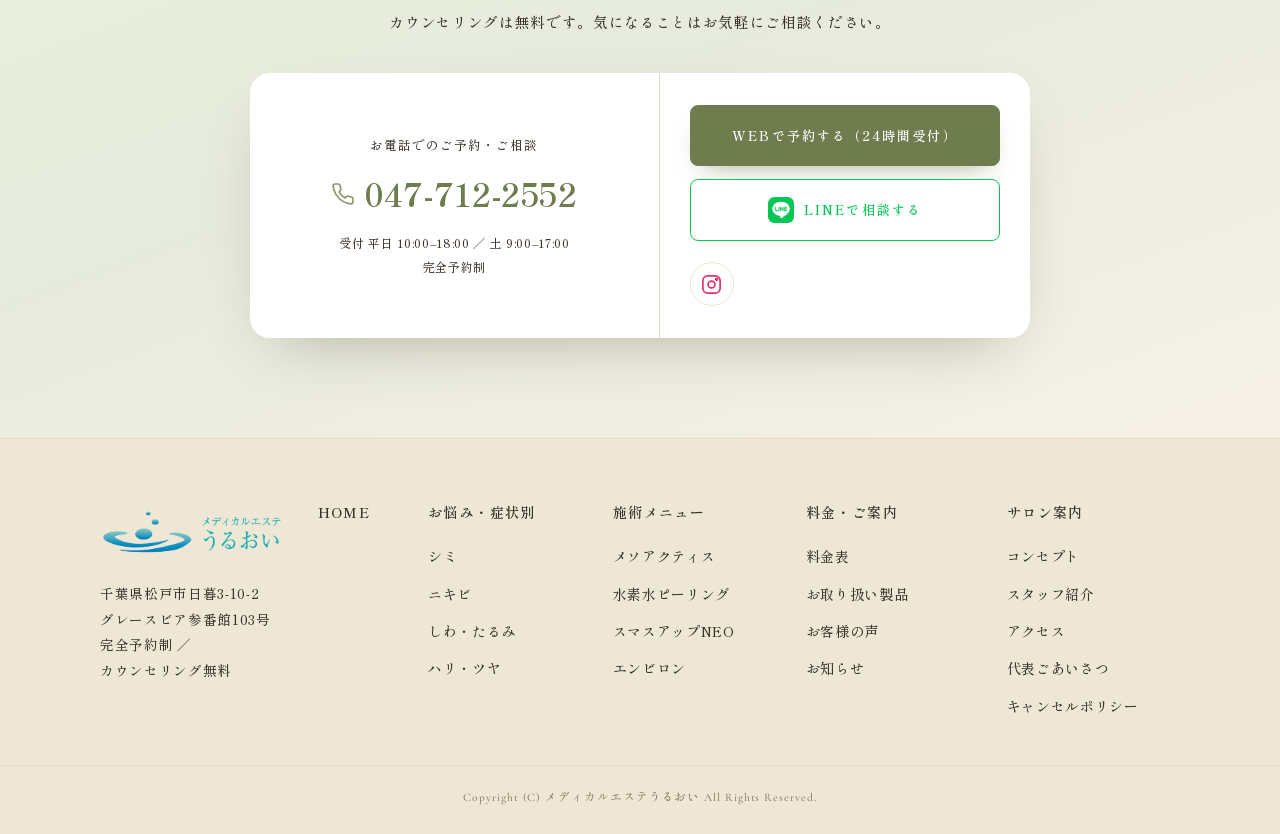
==== commit be0cddbc: "HP修正その2対応: 決済/料金/お知らせ文言・フッターにキャンセルポリシー・CE製品＋バナー - 注意書き「肌トラブルのご相談」文言を簡素化 - price: 決済セクションを「お支払いについて」に" ====
--- a/cancel-policy.html
+++ b/cancel-policy.html
@@ -323,6 +323,7 @@
           <a href="index.html#staff">スタッフ紹介</a>
           <a href="index.html#access">アクセス</a>
           <a href="index.html#greet">代表ごあいさつ</a>
+          <a href="cancel-policy.html">キャンセルポリシー</a>
         </div>
       </div>
       <p class="foot-bottom">
--- a/css/sub.css
+++ b/css/sub.css
@@ -1244,8 +1244,153 @@
   padding: 7px 0 7px 22px;
   font-size: 14px;
 }
+@media (max-width: 768px) {
+  .notice-col p {
+    font-size: 12px;
+  }
+  .notice-col .bullets li {
+    font-size: 12px;
+    padding: 4px 0 4px 22px;
+  }
+  .notice-col .bullets li::before {
+    top: 13.3px;
+  }
+}
 .case-frame {
   max-width: none;
+}
+/* お取り扱い製品：うるおいプラチナCEシリーズ ビジュアルバナー */
+.ce-hero {
+  position: relative;
+  display: flex;
+  align-items: center;
+  gap: 30px;
+  margin: 0 0 44px;
+  padding: 44px 52px;
+  border-radius: 18px;
+  overflow: hidden;
+  background-color: #eef6fc;
+  background-image:
+    radial-gradient(circle at 86% 16%, rgba(120, 200, 240, 0.22), transparent 44%),
+    radial-gradient(circle at 8% 94%, rgba(150, 212, 246, 0.2), transparent 46%),
+    linear-gradient(118deg, #e4f1fb 0%, #f2faff 56%, #ffffff 100%);
+  border: 1px solid #d6e8f4;
+  text-decoration: none;
+  color: inherit;
+  cursor: pointer;
+  transition: box-shadow 0.3s ease, transform 0.3s ease;
+}
+/* 装飾：光のにじみ（玉）と水紋リング */
+.ce-hero::before {
+  content: "";
+  position: absolute;
+  top: -70px;
+  right: -50px;
+  width: 280px;
+  height: 280px;
+  border-radius: 50%;
+  background: radial-gradient(circle, rgba(79, 177, 224, 0.2), rgba(79, 177, 224, 0));
+  z-index: 0;
+  pointer-events: none;
+}
+.ce-hero::after {
+  content: "";
+  position: absolute;
+  bottom: -64px;
+  left: 16%;
+  width: 168px;
+  height: 168px;
+  border-radius: 50%;
+  border: 1.5px solid rgba(79, 177, 224, 0.22);
+  box-shadow: 0 0 0 14px rgba(79, 177, 224, 0.06);
+  z-index: 0;
+  pointer-events: none;
+}
+.ce-hero:hover {
+  box-shadow: 0 14px 34px rgba(47, 155, 214, 0.16);
+  transform: translateY(-3px);
+}
+.ce-hero-tx {
+  position: relative;
+  z-index: 1;
+  flex: 1 1 48%;
+  min-width: 0;
+}
+.ce-hero-badge {
+  display: inline-block;
+  font-family: var(--sans-jp);
+  font-size: 12.5px;
+  font-weight: 600;
+  letter-spacing: 0.06em;
+  color: #2f9bd6;
+  background: #ffffff;
+  border: 1px solid #bfe0f1;
+  border-radius: 999px;
+  padding: 6px 16px;
+  margin-bottom: 16px;
+}
+.ce-hero-tt {
+  font-family: var(--serif-jp);
+  font-weight: 600;
+  font-size: clamp(21px, 2.4vw, 27px);
+  letter-spacing: 0.03em;
+  line-height: 1.4;
+  color: #2b3a44;
+  margin: 0 0 14px;
+  word-break: keep-all;
+}
+.ce-hero-tt .ce-ac {
+  color: #2f9bd6;
+}
+.ce-hero-desc {
+  font-size: 14.5px;
+  line-height: 2;
+  color: #4a5961;
+  margin: 0 0 24px;
+}
+.ce-hero-more {
+  display: inline-flex;
+  align-items: center;
+  gap: 7px;
+  font-family: var(--sans-jp);
+  font-size: 15.5px;
+  font-weight: 600;
+  letter-spacing: 0.04em;
+  color: #2f9bd6;
+}
+.ce-hero-more::after {
+  content: "›";
+  font-size: 20px;
+  line-height: 1;
+  transition: transform 0.3s ease;
+}
+.ce-hero:hover .ce-hero-more::after {
+  transform: translateX(4px);
+}
+.ce-hero-img {
+  position: relative;
+  z-index: 1;
+  flex: 1 1 52%;
+  align-self: center;
+}
+.ce-hero-img img {
+  width: 100%;
+  height: auto;
+  display: block;
+}
+@media (max-width: 880px) {
+  .ce-hero {
+    flex-direction: column;
+    gap: 22px;
+    padding: 32px 30px;
+  }
+  .ce-hero-img {
+    order: -1;
+  }
+  .ce-hero-tx {
+    width: 100%;
+    flex-basis: auto;
+  }
 }
 @media (max-width: 860px) {
   .notice-card {
